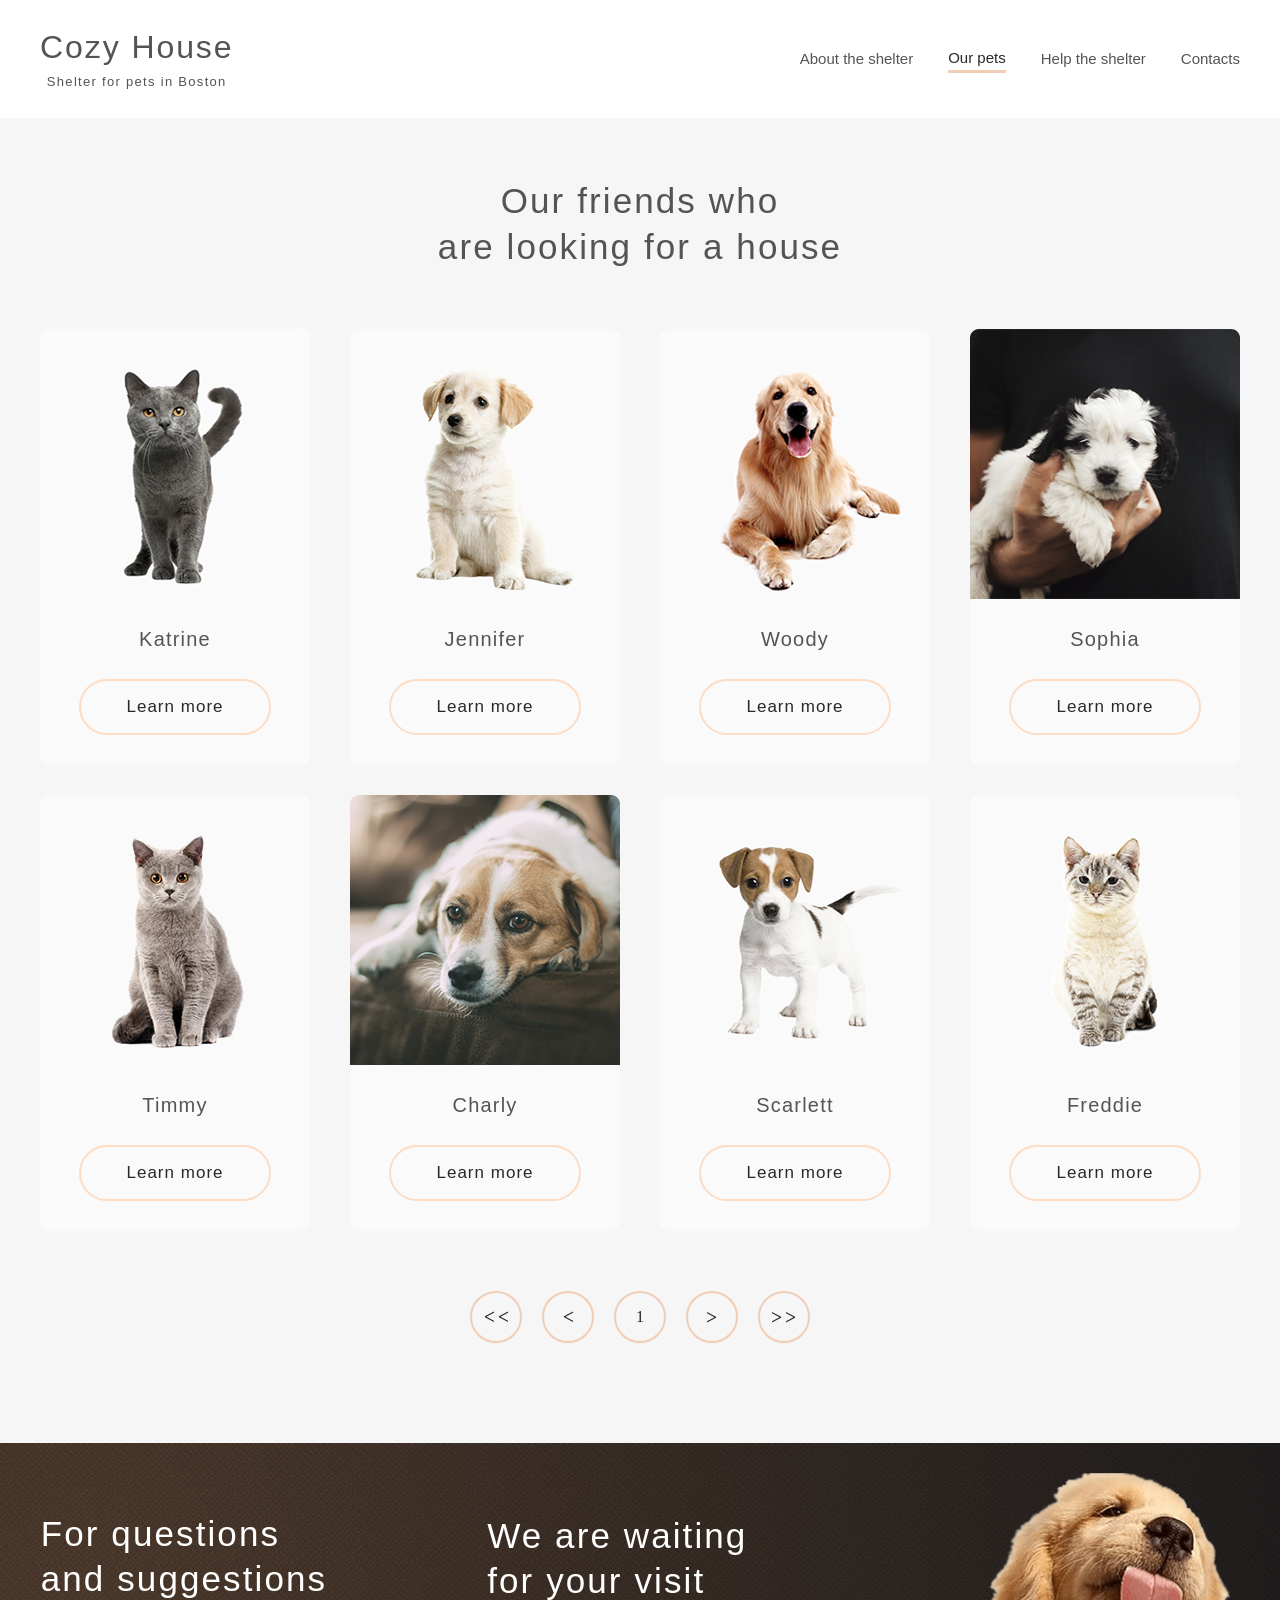
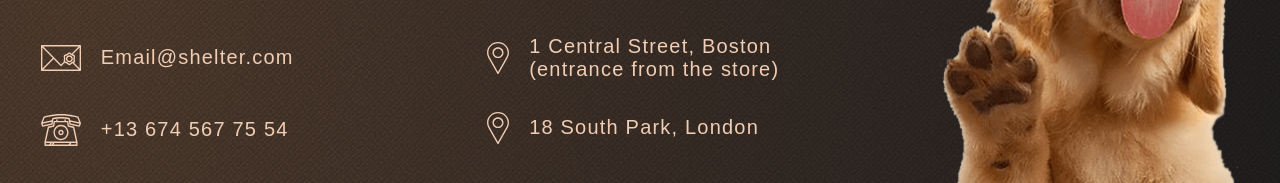
==== pets.html @ 453c92fa "media: add style for pets-page on media(max-width: 768px)" ====
<!doctype html>
<html lang="en">
  <head>
    <meta charset="UTF-8" />
    <meta name="viewport" content="width=device-width, initial-scale=1.0" />
    <link rel="stylesheet" href="./sass/style.css" />
    <link rel="icon" type="image/jpg" href="./img/about-pets.jpg" />
    <title>Pets</title>
  </head>
  <body>
    <!-- Header start -->
    <div class="pets__wrapper">
      <header class="header__pets">
        <div class="pets__container">
          <a href="index.html" class="pets__logo">
            <span class="pets__title">cozy House</span>
            <span class="pets__subtitle">shelter for pets in Boston</span>
          </a>
          <div class="nav__pets">
            <ul class="pets__items">
              <li class="pets__item">
                <a href="/index.html#about" class="pets__link"
                  >about the shelter</a
                >
              </li>
              <li class="pets__item is-active">
                <a href="pets.html" class="pets__link">our pets</a>
              </li>
              <li class="pets__item">
                <a href="/index.html#help" class="pets__link"
                  >help the shelter</a
                >
              </li>
              <li class="pets__item">
                <a href="/index.html#footer" class="pets__link">contacts</a>
              </li>
            </ul>
          </div>
        </div>
      </header>
    </div>
    <!-- Header end -->
    <!-- Main start -->
    <main class="main">
      <section class="animals">
        <div class="animals__content main__content">
          <h3 class="pets__heading main__title">
            our friends who<br />are looking for a house
          </h3>
          <div class="pets__cards">
            <div class="pets__card">
              <img
                src="./img/pets-katrine.png"
                alt="pets-katrine"
                class="pets__card_image"
              />
              <p class="pets__cards_desc">katrine</p>
              <a href="#" class="pets__link">learn more</a>
            </div>
            <div class="pets__card">
              <img
                src=".//img/pets-jennifer.png"
                alt="pets-jennifer"
                class="pets__card_image"
              />
              <p class="pets__cards_desc">jennifer</p>
              <a href="#" class="pets__link">learn more</a>
            </div>
            <div class="pets__card">
              <img
                src="./img/pets-woody.png"
                alt="pets-woody"
                class="pets__card_image"
              />
              <p class="pets__cards_desc">woody</p>
              <a href="#" class="pets__link">learn more</a>
            </div>
            <div class="pets__card">
              <img
                src="./img/pets-sophia.png"
                alt="pets-sophia"
                class="pets__card_image"
              />
              <p class="pets__cards_desc">sophia</p>
              <a href="#" class="pets__link">learn more</a>
            </div>
            <div class="pets__card">
              <img
                src="./img/pets-timmy.png"
                alt="pets-timmy"
                class="pets__card_image"
              />
              <p class="pets__cards_desc">timmy</p>
              <a href="#" class="pets__link">learn more</a>
            </div>
            <div class="pets__card">
              <img
                src="./img/pets-charly.png"
                alt="pets-charly"
                class="pets__card_image"
              />
              <p class="pets__cards_desc">charly</p>
              <a href="#" class="pets__link">learn more</a>
            </div>
            <div class="pets__card">
              <img
                src="./img/pets-scarlet.png"
                alt="pets-scarlet"
                class="pets__card_image"
              />
              <p class="pets__cards_desc">scarlett</p>
              <a href="#" class="pets__link">learn more</a>
            </div>
            <div class="pets__card">
              <img
                src="./img/pets-freddie.png"
                alt="pets-freddie"
                class="pets__card_image"
              />
              <p class="pets__cards_desc">freddie</p>
              <a href="#" class="pets__link">learn more</a>
            </div>
          </div>
          <div class="animals__buttons">
            <div class="animals__button animals__button_left">
              <img src="/img/buttons/btn-all-rigth.svg" alt="btn-all-left" />
            </div>
            <div class="animals__button animals__button_left">
              <img src="/img/buttons/btn-right.svg" alt="btn-left" />
            </div>
            <div class="animals__button">1</div>
            <div class="animals__button">
              <img src="/img/buttons/btn-right.svg" alt="btn-right" />
            </div>
            <div class="animals__button">
              <img src="/img/buttons/btn-all-rigth.svg" alt="btn-all-right" />
            </div>
          </div>
        </div>
      </section>
    </main>
    <!-- Main end -->
    <!-- Footer start -->
    <footer class="footer" id="footer">
      <div class="footer__wrapper">
        <div class="footer__content">
          <div class="footer__table footer__table_contact">
            <h3 class="footer__title">for questions<br />and suggestions</h3>
            <div class="footer__mail footer__card">
              <img
                src="./img/svg/icon-email.svg"
                alt="icon-email"
                class="footer__images"
              />
              <a href="mailto:email@shelter.com" class="footer__text"
                >email@shelter.com</a
              >
            </div>
            <div class="footer__phone footer__card">
              <img
                src="./img/svg/icon-phone.svg"
                alt="icon-phone"
                class="footer__images"
              />
              <a href="tel:+136745677554" class="footer__text"
                >+13 674 567 75 54</a
              >
            </div>
          </div>
          <div class="footer__table footer__table_location">
            <h3 class="footer__title">we are waiting<br />for your visit</h3>
            <div class="footer__boston footer__card">
              <img
                src="./img/svg/icon-marker.svg"
                alt="icon-marker"
                class="footer__images"
              />
              <a
                href="https://maps.google.com/?q=1+Central+Street,+Boston"
                class="footer__text"
                target="_blank"
                rel="noopener noreferrer"
              >
                1 Central Street, Boston<br />(entrance from the store)
              </a>
            </div>
            <div class="footer__london footer__card">
              <img
                src="./img/svg/icon-marker.svg"
                alt="icon-marker"
                class="footer__images"
              />
              <a
                href="https://maps.google.com/?q=18+South+Park,+London"
                class="footer__text"
                target="_blank"
                rel="noopener noreferrer"
              >
                18 South Park, London
              </a>
            </div>
          </div>
          <div class="footer__image">
            <img
              src="./img/footer-puppy.png"
              alt="footer-puppy"
              class="footer__image_puppy"
            />
          </div>
        </div>
      </div>
    </footer>
  </body>
</html>
---- sass/style.css ----
/* http://meyerweb.com/eric/tools/css/reset/
   v2.0-modified | 20110126
   License: none (public domain)
*/
html, body, div, span, applet, object, iframe,
h1, h2, h3, h4, h5, h6, p, blockquote, pre,
a, abbr, acronym, address, big, cite, code,
del, dfn, em, img, ins, kbd, q, s, samp,
small, strike, strong, sub, sup, tt, var,
b, u, i, center,
dl, dt, dd, ol, ul, li,
fieldset, form, label, legend,
table, caption, tbody, tfoot, thead, tr, th, td,
article, aside, canvas, details, embed,
figure, figcaption, footer, header, hgroup,
menu, nav, output, ruby, section, summary,
time, mark, audio, video {
  margin: 0;
  padding: 0;
  border: 0;
  font-size: 100%;
  font: inherit;
  vertical-align: baseline;
}

/* make sure to set some focus styles for accessibility */
:focus {
  outline: 0;
}

/* HTML5 display-role reset for older browsers */
article, aside, details, figcaption, figure,
footer, header, hgroup, menu, nav, section {
  display: block;
}

body {
  line-height: 1;
}

ol, ul {
  list-style: none;
}

blockquote, q {
  quotes: none;
}

blockquote:before, blockquote:after,
q:before, q:after {
  content: "";
  content: none;
}

table {
  border-collapse: collapse;
  border-spacing: 0;
}

input[type=search]::-webkit-search-cancel-button,
input[type=search]::-webkit-search-decoration,
input[type=search]::-webkit-search-results-button,
input[type=search]::-webkit-search-results-decoration {
  -webkit-appearance: none;
  -moz-appearance: none;
}

input[type=search] {
  -webkit-appearance: none;
  -moz-appearance: none;
  box-sizing: content-box;
}

textarea {
  overflow: auto;
  vertical-align: top;
  resize: vertical;
}

/**
 * Correct `inline-block` display not defined in IE 6/7/8/9 and Firefox 3.
 */
audio,
canvas,
video {
  display: inline-block;
  *display: inline;
  *zoom: 1;
  max-width: 100%;
}

/**
 * Prevent modern browsers from displaying `audio` without controls.
 * Remove excess height in iOS 5 devices.
 */
audio:not([controls]) {
  display: none;
  height: 0;
}

/**
 * Address styling not present in IE 7/8/9, Firefox 3, and Safari 4.
 * Known issue: no IE 6 support.
 */
[hidden] {
  display: none;
}

/**
 * 1. Correct text resizing oddly in IE 6/7 when body `font-size` is set using
 *    `em` units.
 * 2. Prevent iOS text size adjust after orientation change, without disabling
 *    user zoom.
 */
html {
  font-size: 100%; /* 1 */
  -webkit-text-size-adjust: 100%; /* 2 */
  -ms-text-size-adjust: 100%; /* 2 */
}

/**
 * Address `outline` inconsistency between Chrome and other browsers.
 */
a:focus {
  outline: thin dotted;
}

/**
 * Improve readability when focused and also mouse hovered in all browsers.
 */
a:active,
a:hover {
  outline: 0;
}

/**
 * 1. Remove border when inside `a` element in IE 6/7/8/9 and Firefox 3.
 * 2. Improve image quality when scaled in IE 7.
 */
img {
  border: 0; /* 1 */
  -ms-interpolation-mode: bicubic; /* 2 */
}

/**
 * Address margin not present in IE 6/7/8/9, Safari 5, and Opera 11.
 */
figure {
  margin: 0;
}

/**
 * Correct margin displayed oddly in IE 6/7.
 */
form {
  margin: 0;
}

/**
 * Define consistent border, margin, and padding.
 */
fieldset {
  border: 1px solid #c0c0c0;
  margin: 0 2px;
  padding: 0.35em 0.625em 0.75em;
}

/**
 * 1. Correct color not being inherited in IE 6/7/8/9.
 * 2. Correct text not wrapping in Firefox 3.
 * 3. Correct alignment displayed oddly in IE 6/7.
 */
legend {
  border: 0; /* 1 */
  padding: 0;
  white-space: normal; /* 2 */
  *margin-left: -7px; /* 3 */
}

/**
 * 1. Correct font size not being inherited in all browsers.
 * 2. Address margins set differently in IE 6/7, Firefox 3+, Safari 5,
 *    and Chrome.
 * 3. Improve appearance and consistency in all browsers.
 */
button,
input,
select,
textarea {
  font-size: 100%; /* 1 */
  margin: 0; /* 2 */
  vertical-align: baseline; /* 3 */
  *vertical-align: middle; /* 3 */
}

/**
 * Address Firefox 3+ setting `line-height` on `input` using `!important` in
 * the UA stylesheet.
 */
button,
input {
  line-height: normal;
}

/**
 * Address inconsistent `text-transform` inheritance for `button` and `select`.
 * All other form control elements do not inherit `text-transform` values.
 * Correct `button` style inheritance in Chrome, Safari 5+, and IE 6+.
 * Correct `select` style inheritance in Firefox 4+ and Opera.
 */
button,
select {
  text-transform: none;
}

/**
 * 1. Avoid the WebKit bug in Android 4.0.* where (2) destroys native `audio`
 *    and `video` controls.
 * 2. Correct inability to style clickable `input` types in iOS.
 * 3. Improve usability and consistency of cursor style between image-type
 *    `input` and others.
 * 4. Remove inner spacing in IE 7 without affecting normal text inputs.
 *    Known issue: inner spacing remains in IE 6.
 */
button,
html input[type=button],
input[type=reset],
input[type=submit] {
  -webkit-appearance: button; /* 2 */
  cursor: pointer; /* 3 */
  *overflow: visible; /* 4 */
}

/**
 * Re-set default cursor for disabled elements.
 */
button[disabled],
html input[disabled] {
  cursor: default;
}

/**
 * 1. Address box sizing set to content-box in IE 8/9.
 * 2. Remove excess padding in IE 8/9.
 * 3. Remove excess padding in IE 7.
 *    Known issue: excess padding remains in IE 6.
 */
input[type=checkbox],
input[type=radio] {
  box-sizing: border-box; /* 1 */
  padding: 0; /* 2 */
  *height: 13px; /* 3 */
  *width: 13px; /* 3 */
}

/**
 * 1. Address `appearance` set to `searchfield` in Safari 5 and Chrome.
 * 2. Address `box-sizing` set to `border-box` in Safari 5 and Chrome
 *    (include `-moz` to future-proof).
 */
input[type=search] {
  -webkit-appearance: textfield; /* 1 */ /* 2 */
  box-sizing: content-box;
}

/**
 * Remove inner padding and search cancel button in Safari 5 and Chrome
 * on OS X.
 */
input[type=search]::-webkit-search-cancel-button,
input[type=search]::-webkit-search-decoration {
  -webkit-appearance: none;
}

/**
 * Remove inner padding and border in Firefox 3+.
 */
button::-moz-focus-inner,
input::-moz-focus-inner {
  border: 0;
  padding: 0;
}

/**
 * 1. Remove default vertical scrollbar in IE 6/7/8/9.
 * 2. Improve readability and alignment in all browsers.
 */
textarea {
  overflow: auto; /* 1 */
  vertical-align: top; /* 2 */
}

/**
 * Remove most spacing between table cells.
 */
table {
  border-collapse: collapse;
  border-spacing: 0;
}

html,
button,
input,
select,
textarea {
  color: #222;
}

::-moz-selection {
  background: #b3d4fc;
  text-shadow: none;
}

::selection {
  background: #b3d4fc;
  text-shadow: none;
}

img {
  vertical-align: middle;
}

fieldset {
  border: 0;
  margin: 0;
  padding: 0;
}

textarea {
  resize: vertical;
}

.chromeframe {
  margin: 0.2em 0;
  background: #ccc;
  color: #000;
  padding: 0.2em 0;
}

.start-screen-wrapper {
  background: url(/img/noise_transparent@2x.png), radial-gradient(100% 215.42% at 0% 0%, #5b483a 0%, #262425 100%), #211f20;
}

.header {
  margin: 0;
}
.header .header__container {
  max-width: 1200px;
  padding-top: 30px;
  margin: 0 auto;
  display: flex;
  justify-content: space-between;
  align-items: center;
  flex-direction: row;
  flex-wrap: wrap;
  gap: 0;
}
@media (max-width: 768px) {
  .header .header__container {
    max-width: 708px;
  }
}
.header .header__container .header__logo {
  display: flex;
  justify-content: center;
  align-items: center;
  flex-direction: column;
  flex-wrap: wrap;
  gap: 10px;
  text-decoration: none;
}
.header .header__container .header__logo:hover {
  opacity: 0.6;
  transition: opacity 0.3s ease;
}
.header .header__container .header__logo .header__title {
  font-family: "Georgia", "Arial", sans-serif;
  font-size: 32px;
  font-weight: 400;
  line-height: 110%;
  letter-spacing: 0.06em;
  color: #f1cdb3;
}
.header .header__container .header__logo .header__subtitle {
  font-family: "Arial", "Georgia", sans-serif;
  font-weight: 400;
  font-size: 13px;
  letter-spacing: 0.1em;
  color: #ffffff;
}
.header .header__container .header__logo ::first-letter {
  text-transform: uppercase;
}

.startscreen .startscreen__content {
  max-width: 1200px;
  margin: 90px auto 0 auto;
  display: flex;
  justify-content: space-between;
  align-items: center;
  flex-direction: row;
  flex-wrap: wrap;
  gap: 42px;
}
@media (max-width: 768px) {
  .startscreen .startscreen__content {
    margin: 60px auto 0 auto;
    display: flex;
    justify-content: center;
    align-items: center;
    flex-direction: row;
    flex-wrap: wrap;
    gap: 100px;
  }
  .startscreen .startscreen__content .startscreen__image {
    display: flex;
    justify-content: flex-end;
    width: 100%;
    padding-right: 28px;
  }
}
@media (max-width: 768px) and (max-width: 768px) {
  .startscreen .startscreen__content .startscreen__puppy_image {
    max-width: 569px;
  }
}
.startscreen .startscreen__information {
  display: flex;
  justify-content: space-between;
  align-items: start;
  flex-direction: column;
  flex-wrap: wrap;
  gap: 40px;
  padding-bottom: 114px;
}
@media (max-width: 768px) {
  .startscreen .startscreen__information {
    padding-bottom: 0;
  }
}
.startscreen .startscreen__information .startscreen__heading {
  font-family: "Georgia", "Arial", sans-serif;
  font-size: 45px;
  font-weight: 400;
  line-height: 130%;
  color: #ffffff;
}
.startscreen .startscreen__information ::first-letter {
  text-transform: uppercase;
}
.startscreen .startscreen__information .startscreen__subheading {
  font-family: "Arial", "Georgia", sans-serif;
  font-size: 15px;
  font-weight: 400;
  line-height: 160%;
  color: #cdcdcd;
}
.startscreen .startscreen__information .startscreen__button {
  font-family: "Georgia", "Arial", sans-serif;
  font-size: 17px;
  font-weight: 400;
  line-height: 130%;
  letter-spacing: 0.06em;
  color: #545454;
  text-decoration: none;
  padding: 15px 45px;
  background-color: #f1cdb3;
  border-radius: 100px;
}
.startscreen .startscreen__information .startscreen__button:hover {
  transition: background-color 0.3s ease;
  background-color: #fddcc4;
}
@media (max-width: 768px) {
  .startscreen .startscreen__information .startscreen__button {
    align-self: center;
  }
}

section {
  margin: 0;
}

.main__content {
  max-width: 1200px;
  margin: 0 auto;
}

::first-letter {
  text-transform: uppercase;
}

.main__title {
  font-family: "Georgia", "Arial", sans-serif;
  font-size: 35px;
  font-weight: 400;
  line-height: 130%;
  letter-spacing: 0.06em;
  color: #545454;
}

.about {
  padding: 80px 0 100px;
  background-color: #ffffff;
}
.about .about__content {
  display: flex;
  justify-content: center;
  align-items: center;
  flex-direction: row;
  flex-wrap: wrap;
  gap: 120px;
}
.about .about__content .about__image:hover {
  cursor: pointer;
  border-radius: 50%;
  transform: scale(1.05);
  box-shadow: 0 2px 35px 14px rgba(13, 13, 13, 0.04);
  transition: transform 0.3s ease, box-shadow 0.3s ease;
}
@media (max-width: 768px) {
  .about .about__content {
    display: flex;
    justify-content: center;
    align-items: center;
    flex-direction: column-reverse;
    flex-wrap: wrap;
    gap: 80px;
  }
}
.about .about__content .about__information {
  max-width: 430px;
  display: flex;
  justify-content: center;
  align-items: start;
  flex-direction: column;
  flex-wrap: wrap;
  gap: 25px;
}
.about .about__content .about__subheading {
  color: #292929;
  font-family: "Arial", "Georgia", sans-serif;
  font-size: 15px;
  font-weight: 400;
  line-height: 160%;
}

.pets {
  padding: 80px 0 100px;
  background-color: #f6f6f6;
}
.pets .pets__content {
  display: flex;
  justify-content: center;
  align-items: center;
  flex-direction: column;
  flex-wrap: wrap;
  gap: 60px;
}
.pets .pets__content .pets__heading {
  text-align: center;
}
.pets .pets__content .pets__button {
  font-family: "Georgia", "Arial", sans-serif;
  font-size: 17px;
  font-weight: 400;
  line-height: 130%;
  letter-spacing: 0.06em;
  color: #292929;
  text-decoration: none;
  padding: 15px 45px;
  background-color: #f1cdb3;
  border-radius: 100px;
}
.pets .pets__content .pets__button:hover {
  transition: background-color 0.3s ease;
  background-color: #fddcc4;
}

.help {
  padding: 80px 0 100px;
  background-color: #ffffff;
}
.help .help__content {
  display: flex;
  justify-content: center;
  align-items: center;
  flex-direction: column;
  flex-wrap: wrap;
  gap: 60px;
}
.help .help__content .help__heading {
  text-align: center;
}
.help .help__content .help__lists {
  display: flex;
  justify-content: center;
  align-items: center;
  flex-direction: row;
  flex-wrap: wrap;
  gap: 55px 120px;
}
@media (max-width: 768px) {
  .help .help__content .help__lists {
    display: flex;
    justify-content: center;
    align-items: center;
    flex-direction: row;
    flex-wrap: wrap;
    gap: 55px 60px;
  }
}
.help .help__content .help__lists .help__list {
  display: flex;
  justify-content: center;
  align-items: center;
  flex-direction: column;
  flex-wrap: wrap;
  gap: 30px;
}
@media (max-width: 768px) {
  .help .help__content .help__lists .help__list {
    width: 170px;
  }
}
.help .help__content .help__lists .help__list:hover {
  cursor: pointer;
  opacity: 0.9;
  transition: opacity 0.3s ease;
}
.help .help__content .help__lists .help__list:hover .help__list_text {
  color: #f1cdb3;
}
.help .help__content .help__lists .help__list .help__list_text {
  font-family: "Georgia", "Arial", sans-serif;
  font-size: 20px;
  font-weight: 400;
  letter-spacing: 0.06em;
  text-align: center;
  color: #545454;
}

.donation {
  padding: 90px 0 90px;
  background-color: #f6f6f6;
}
.donation .donation__content {
  display: flex;
  justify-content: center;
  align-items: center;
  flex-direction: row;
  flex-wrap: wrap;
  gap: 30px;
}
@media (max-width: 768px) {
  .donation .donation__content {
    display: flex;
    justify-content: center;
    align-items: center;
    flex-direction: column-reverse;
    flex-wrap: wrap;
    gap: 60px;
  }
}
.donation .donation__content .donation__description {
  display: flex;
  justify-content: center;
  align-items: start;
  flex-direction: column;
  flex-wrap: wrap;
  gap: 20px;
  max-width: 380px;
}
.donation .donation__content .donation__description .donation__subheading {
  font-family: "Georgia", "Arial", sans-serif;
  font-weight: 400;
  font-size: 15px;
  letter-spacing: 0.06em;
  color: #545454;
  line-height: 110%;
}
.donation .donation__content .donation__description .donation__credit {
  box-sizing: border-box;
  background-color: #f1cdb3;
  border-radius: 9px;
  padding: 10px 15px;
  max-width: 349px;
  width: 100%;
  height: 43px;
}
.donation .donation__content .donation__description .donation__information {
  font-family: "Arial", "Georgia", sans-serif;
  font-weight: 400;
  font-style: italic;
  font-size: 12px;
  color: #b2b2b2;
  line-height: 150%;
}

.footer {
  background: url(/img/noise_transparent@2x.png), radial-gradient(110.67% 538.64% at 5.73% 50%, #513d2f 0%, #1a1a1c 100%), #211f20;
}
.footer .footer__wrapper {
  max-width: 1200px;
  margin: 0 auto;
}

.footer__content {
  padding-top: 30px;
  display: flex;
  justify-content: center;
  align-items: center;
  flex-direction: row;
  flex-wrap: wrap;
  gap: 160px;
}
@media (max-width: 768px) {
  .footer__content {
    display: flex;
    justify-content: center;
    align-items: center;
    flex-direction: row;
    flex-wrap: wrap;
    gap: 60px;
    padding-top: 35px;
  }
}
.footer__content .footer__table_contact {
  display: flex;
  justify-content: center;
  align-items: start;
  flex-direction: column;
  flex-wrap: wrap;
  gap: 40px;
}
.footer__content .footer__table_location {
  display: flex;
  justify-content: center;
  align-items: start;
  flex-direction: column;
  flex-wrap: wrap;
  gap: 31px;
}

.footer__title {
  font-family: "Georgia", "Arial", sans-serif;
  font-size: 35px;
  font-weight: 400;
  line-height: 130%;
  letter-spacing: 0.06em;
  color: #ffffff;
}

.footer__card {
  display: flex;
  justify-content: center;
  align-items: center;
  flex-direction: row;
  flex-wrap: wrap;
  gap: 20px;
}
.footer__card:hover {
  cursor: pointer;
  opacity: 0.6;
  transition: opacity 0.3s ease;
}
.footer__card .footer__text {
  font-family: "Georgia", "Arial", sans-serif;
  font-weight: 400;
  font-size: 20px;
  letter-spacing: 0.06em;
  color: #545454;
  line-height: 115%;
  color: #f1cdb3;
  text-decoration: none;
}

.pets__wrapper {
  background-color: #ffffff;
}

.header__pets .pets__container {
  max-width: 1200px;
  padding: 30px 0;
  margin: 0 auto;
  display: flex;
  justify-content: space-between;
  align-items: center;
  flex-direction: row;
  flex-wrap: wrap;
  gap: 0;
}
@media (max-width: 768px) {
  .header__pets .pets__container {
    max-width: 708px;
  }
}
.header__pets .pets__container .pets__logo {
  display: flex;
  justify-content: center;
  align-items: center;
  flex-direction: column;
  flex-wrap: wrap;
  gap: 10px;
  text-decoration: none;
}
.header__pets .pets__container .pets__logo:hover {
  opacity: 0.6;
  transition: opacity 0.3s ease;
}
.header__pets .pets__container .pets__logo .pets__title {
  font-family: "Georgia", "Arial", sans-serif;
  font-size: 32px;
  font-weight: 400;
  line-height: 110%;
  letter-spacing: 0.06em;
  color: #545454;
}
.header__pets .pets__container .pets__logo .pets__subtitle {
  font-family: "Arial", "Georgia", sans-serif;
  font-weight: 400;
  font-size: 13px;
  letter-spacing: 0.1em;
  color: #545454;
}
.header__pets .pets__container .pets__logo ::first-letter {
  text-transform: uppercase;
}

.nav__pets .pets__items {
  display: flex;
  justify-content: space-between;
  align-items: center;
  flex-direction: row;
  flex-wrap: wrap;
  gap: 35px;
}
.nav__pets .pets__items .is-active .pets__link {
  color: #292929;
}
.nav__pets .pets__items .is-active::after {
  content: "";
  display: block;
  width: 100%;
  height: 3px;
  transition: background-color 0.3s ease;
  background-color: #f1cdb3;
}
.nav__pets .pets__link {
  font-family: "Arial", "Georgia", sans-serif;
  font-weight: 400;
  font-size: 15px;
  line-height: 160%;
  color: #545454;
  -webkit-text-decoration: #ffffff;
          text-decoration: #ffffff;
}
.nav__pets .pets__link:hover {
  transition: color 0.3s ease;
  color: #292929;
}
.nav__pets .pets__link:active::after {
  content: "";
  display: block;
  width: 100%;
  height: 3px;
  transition: background-color 0.3s ease;
  background-color: #f1cdb3;
}
.nav__pets ::first-letter {
  text-transform: uppercase;
}

.section {
  margin: 0;
}

.animals {
  background-color: #f6f6f6;
  padding: 60px 0 100px;
}
@media (max-width: 768px) {
  .animals {
    padding: 60px 0 70px;
  }
}
.animals .animals__content {
  display: flex;
  justify-content: center;
  align-items: center;
  flex-direction: column;
  flex-wrap: wrap;
  gap: 45px;
}
@media (max-width: 768px) {
  .animals .animals__content {
    max-width: 708px;
    display: flex;
    justify-content: center;
    align-items: center;
    flex-direction: column;
    flex-wrap: wrap;
    gap: 0;
  }
}
.animals .animals__content .pets__heading {
  text-align: center;
}
@media (max-width: 768px) {
  .animals .animals__content .pets__heading {
    padding-top: 20px;
    margin-bottom: 30px;
  }
}
.animals .animals__content .animals__buttons {
  display: flex;
  justify-content: center;
  align-items: center;
  flex-direction: row;
  flex-wrap: wrap;
  gap: 20px;
}
@media (max-width: 768px) {
  .animals .animals__content .animals__buttons {
    margin-top: 40px;
  }
}
.animals .animals__content .animals__buttons .animals__button {
  display: flex;
  justify-content: center;
  align-items: center;
  flex-direction: row;
  flex-wrap: wrap;
  gap: 10px;
  box-sizing: border-box;
  width: 52px;
  height: 52px;
  border: 2px solid #f1cdb3;
  border-radius: 100px;
}
.animals .animals__content .animals__buttons .animals__button:hover {
  cursor: pointer;
  background-color: #fddcc4;
  border-color: #fddcc4;
}
.animals .animals__content .animals__buttons .animals__button_left {
  transform: rotate(180deg);
}
.animals .animals__content .pets__cards {
  width: 100%;
  padding: 15px 0;
  display: grid;
  grid-template-columns: repeat(auto-fit, 270px);
  justify-content: center;
  gap: 30px 40px;
}
@media (max-width: 768px) {
  .animals .animals__content .pets__cards {
    padding: 0;
  }
}
.animals .animals__content .pets__cards .pets__card {
  width: 270px;
  background-color: #fafafa;
  border-radius: 9px;
  transition: box-shadow 0.3s ease;
  display: flex;
  justify-content: center;
  align-items: center;
  flex-direction: column;
  flex-wrap: wrap;
  gap: 30px;
}
@media (max-width: 768px) {
  .animals .animals__content .pets__cards .pets__card:nth-child(n+7) {
    display: none;
  }
}
.animals .animals__content .pets__cards .pets__card .pets__link {
  transition: background-color 0.3s ease;
}
.animals .animals__content .pets__cards .pets__card:hover {
  cursor: pointer;
  box-shadow: 0 2px 35px 14px rgba(13, 13, 13, 0.04);
}
.animals .animals__content .pets__cards .pets__card:hover .pets__link {
  background-color: #fddcc4;
}
.animals .animals__content .pets__cards .pets__card .pets__cards_desc {
  color: #545454;
  font-family: "Georgia", "Arial", sans-serif;
  font-size: 20px;
  font-weight: 400;
  letter-spacing: 0.06em;
  text-align: center;
}
.animals .animals__content .pets__cards .pets__card .pets__link {
  margin-bottom: 30px;
  font-family: "Georgia", "Arial", sans-serif;
  font-size: 17px;
  font-weight: 400;
  line-height: 130%;
  letter-spacing: 0.06em;
  color: #292929;
  text-decoration: none;
  padding: 15px 45px;
  background-color: #fafafa;
  border-radius: 100px;
  border: 2px solid #fddcc4;
}

.nav .nav__items {
  display: flex;
  justify-content: space-between;
  align-items: center;
  flex-direction: row;
  flex-wrap: wrap;
  gap: 35px;
}
.nav .nav__items .is-active .nav__link {
  color: #ffffff;
}
.nav .nav__items .is-active::after {
  content: "";
  display: block;
  width: 100%;
  height: 3px;
  transition: background-color 0.3s ease;
  background-color: #f1cdb3;
}
.nav .nav__link {
  font-family: "Arial", "Georgia", sans-serif;
  font-weight: 400;
  font-size: 15px;
  line-height: 160%;
  color: #cdcdcd;
  -webkit-text-decoration: #ffffff;
          text-decoration: #ffffff;
}
.nav .nav__link:hover {
  transition: color 0.3s ease;
  color: #ffffff;
}
.nav .nav__link:active::after {
  content: "";
  display: block;
  width: 100%;
  height: 3px;
  transition: background-color 0.3s ease;
  background-color: #f1cdb3;
}
.nav ::first-letter {
  text-transform: uppercase;
}

.pets__slider {
  display: flex;
  justify-content: center;
  align-items: center;
  flex-direction: row;
  flex-wrap: wrap;
  gap: 53px;
}
@media (max-width: 768px) {
  .pets__slider {
    max-width: 708px;
    display: flex;
    justify-content: center;
    align-items: center;
    flex-direction: row;
    flex-wrap: wrap;
    gap: 12px;
  }
}
.pets__slider .pets__cards {
  display: flex;
  justify-content: center;
  align-items: center;
  flex-direction: row;
  flex-wrap: wrap;
  gap: 90px;
  overflow: hidden;
}
@media (max-width: 768px) {
  .pets__slider .pets__cards {
    display: flex;
    justify-content: center;
    align-items: center;
    flex-direction: row;
    flex-wrap: wrap;
    gap: 40px;
  }
}
.pets__slider .pets__cards .pets__card {
  background-color: #fafafa;
  transition: box-shadow 0.3s ease;
  display: flex;
  justify-content: center;
  align-items: center;
  flex-direction: column;
  flex-wrap: wrap;
  gap: 30px;
  border-radius: 9px;
}
.pets__slider .pets__cards .pets__card .pets__link {
  transition: background-color 0.3s ease;
}
.pets__slider .pets__cards .pets__card:hover {
  cursor: pointer;
  box-shadow: 0 2px 35px 14px rgba(13, 13, 13, 0.04);
}
.pets__slider .pets__cards .pets__card:hover .pets__link {
  background-color: #fddcc4;
}
@media (max-width: 768px) {
  .pets__slider .pets__cards .pets__card:nth-child(n+3) {
    display: none;
  }
}
.pets__slider .pets__cards .pets__card .pets__cards_desc {
  color: #545454;
  font-family: "Georgia", "Arial", sans-serif;
  font-size: 20px;
  font-weight: 400;
  letter-spacing: 0.06em;
  text-align: center;
}
.pets__slider .pets__cards .pets__card .pets__link {
  margin-bottom: 30px;
  font-family: "Georgia", "Arial", sans-serif;
  font-size: 17px;
  font-weight: 400;
  line-height: 130%;
  letter-spacing: 0.06em;
  color: #292929;
  text-decoration: none;
  padding: 15px 45px;
  background-color: #fafafa;
  border-radius: 100px;
  border: 2px solid #fddcc4;
}

.pets__buttons {
  width: 52px;
  height: 52px;
  border-radius: 100px;
  border: 2px solid #f1cdb3;
  background-color: #f6f6f6;
  cursor: pointer;
  position: relative;
}
.pets__buttons::before {
  content: "";
  position: absolute;
  top: 50%;
  left: 18px;
  width: 14px;
  height: 2px;
  background-color: #545454;
  transform: translateY(-50%);
}
.pets__buttons::after {
  content: "";
  position: absolute;
  top: 50%;
  left: 27px;
  width: 3px;
  height: 3px;
  border-top: 2px solid #545454;
  border-right: 2px solid #545454;
  transform: translateY(-50%) rotate(45deg);
}
.pets__buttons:hover {
  background-color: #fddcc4;
  border-color: #fddcc4;
}

.pets__buttons_left {
  transform: rotate(180deg);
}

html {
  scroll-behavior: smooth;
}/*# sourceMappingURL=style.css.map */
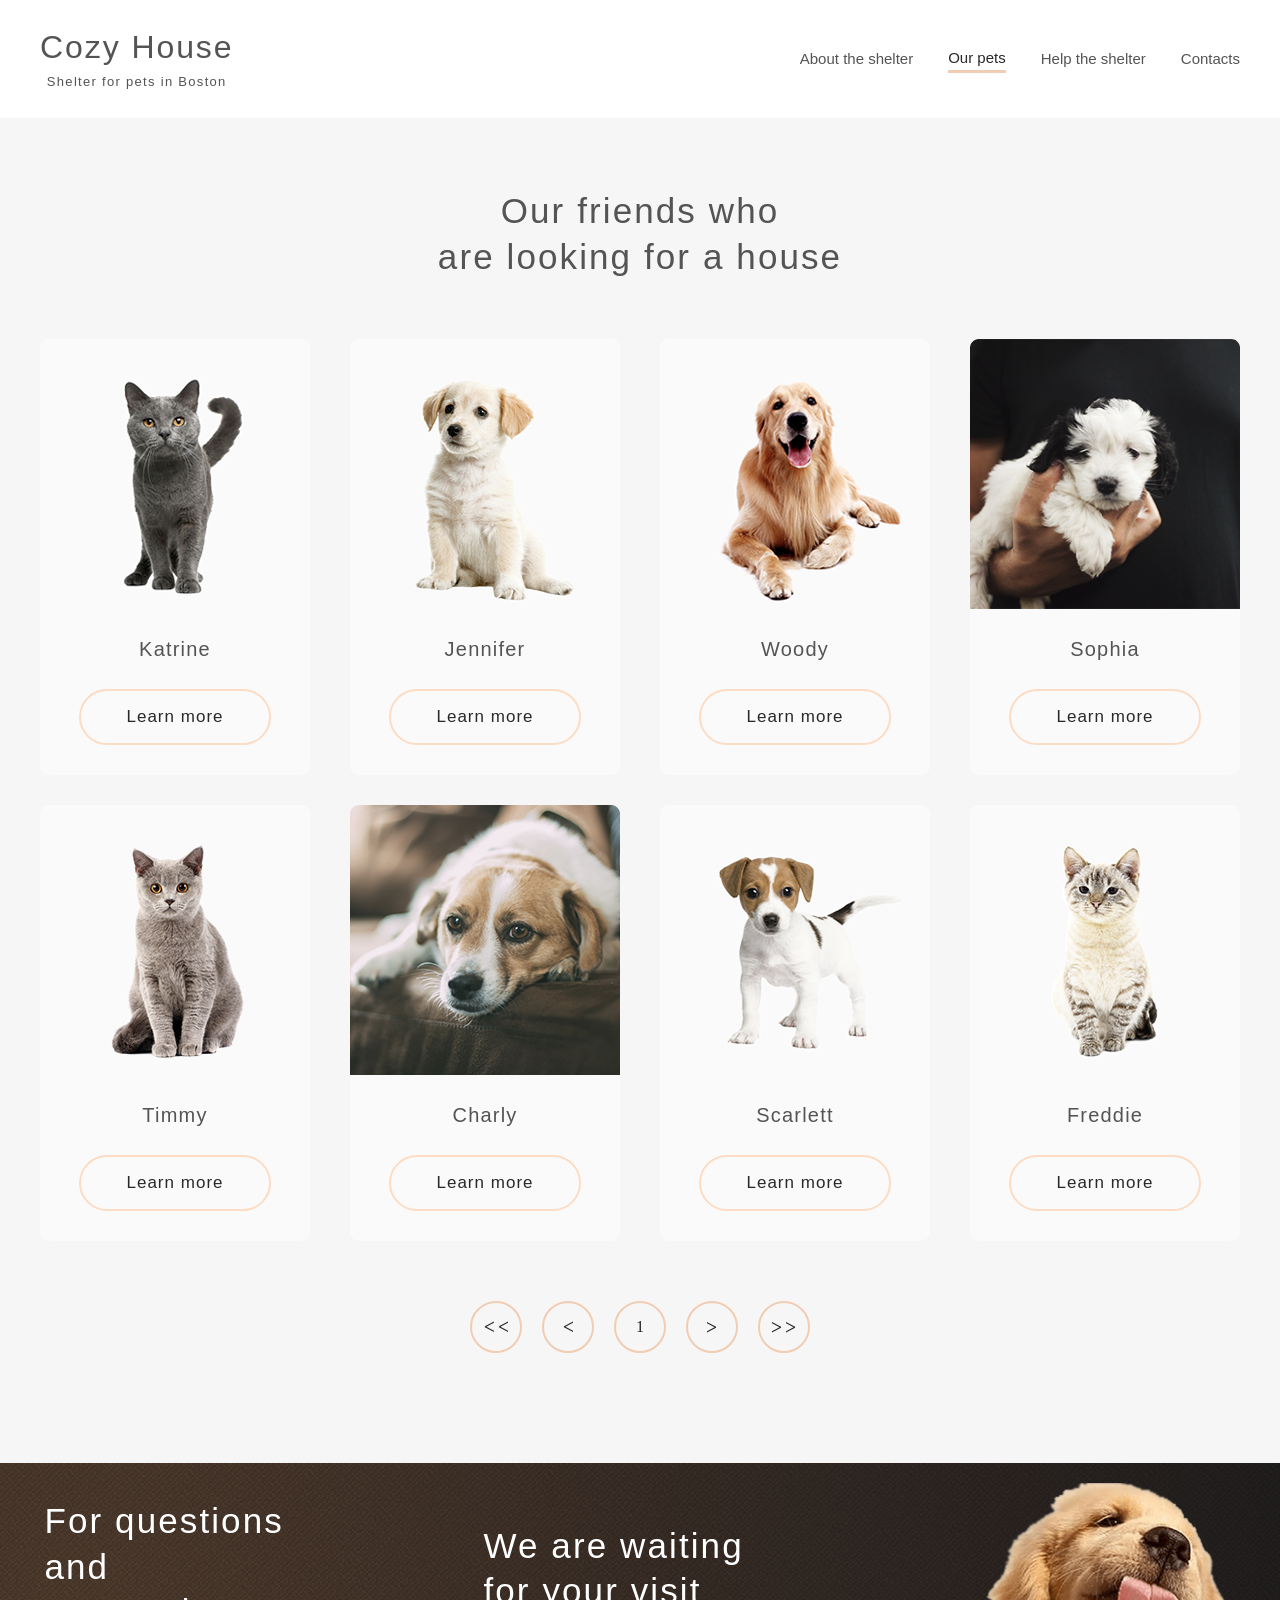
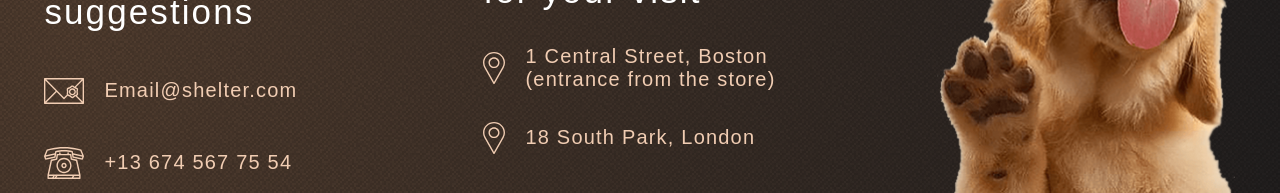
==== commit 8ec95c0c: "media: add style for pets-page on media(max-width: 320px)" ====
--- a/pets.html
+++ b/pets.html
@@ -145,7 +145,7 @@
       <div class="footer__wrapper">
         <div class="footer__content">
           <div class="footer__table footer__table_contact">
-            <h3 class="footer__title">for questions<br />and suggestions</h3>
+            <h3 class="footer__title">for questions and suggestions</h3>
             <div class="footer__mail footer__card">
               <img
                 src="./img/svg/icon-email.svg"
@@ -168,7 +168,7 @@
             </div>
           </div>
           <div class="footer__table footer__table_location">
-            <h3 class="footer__title">we are waiting<br />for your visit</h3>
+            <h3 class="footer__title">we are waiting for your visit</h3>
             <div class="footer__boston footer__card">
               <img
                 src="./img/svg/icon-marker.svg"
--- a/sass/style.css
+++ b/sass/style.css
@@ -2,19 +2,87 @@
    v2.0-modified | 20110126
    License: none (public domain)
 */
-html, body, div, span, applet, object, iframe,
-h1, h2, h3, h4, h5, h6, p, blockquote, pre,
-a, abbr, acronym, address, big, cite, code,
-del, dfn, em, img, ins, kbd, q, s, samp,
-small, strike, strong, sub, sup, tt, var,
-b, u, i, center,
-dl, dt, dd, ol, ul, li,
-fieldset, form, label, legend,
-table, caption, tbody, tfoot, thead, tr, th, td,
-article, aside, canvas, details, embed,
-figure, figcaption, footer, header, hgroup,
-menu, nav, output, ruby, section, summary,
-time, mark, audio, video {
+html,
+body,
+div,
+span,
+applet,
+object,
+iframe,
+h1,
+h2,
+h3,
+h4,
+h5,
+h6,
+p,
+blockquote,
+pre,
+a,
+abbr,
+acronym,
+address,
+big,
+cite,
+code,
+del,
+dfn,
+em,
+img,
+ins,
+kbd,
+q,
+s,
+samp,
+small,
+strike,
+strong,
+sub,
+sup,
+tt,
+var,
+b,
+u,
+i,
+center,
+dl,
+dt,
+dd,
+ol,
+ul,
+li,
+fieldset,
+form,
+label,
+legend,
+table,
+caption,
+tbody,
+tfoot,
+thead,
+tr,
+th,
+td,
+article,
+aside,
+canvas,
+details,
+embed,
+figure,
+figcaption,
+footer,
+header,
+hgroup,
+menu,
+nav,
+output,
+ruby,
+section,
+summary,
+time,
+mark,
+audio,
+video {
   margin: 0;
   padding: 0;
   border: 0;
@@ -23,14 +91,29 @@
   vertical-align: baseline;
 }
 
+*,
+*::before,
+*::after {
+  box-sizing: border-box;
+}
+
 /* make sure to set some focus styles for accessibility */
 :focus {
   outline: 0;
 }
 
 /* HTML5 display-role reset for older browsers */
-article, aside, details, figcaption, figure,
-footer, header, hgroup, menu, nav, section {
+article,
+aside,
+details,
+figcaption,
+figure,
+footer,
+header,
+hgroup,
+menu,
+nav,
+section {
   display: block;
 }
 
@@ -38,16 +121,20 @@
   line-height: 1;
 }
 
-ol, ul {
+ol,
+ul {
   list-style: none;
 }
 
-blockquote, q {
+blockquote,
+q {
   quotes: none;
 }
 
-blockquote:before, blockquote:after,
-q:before, q:after {
+blockquote:before,
+blockquote:after,
+q:before,
+q:after {
   content: "";
   content: none;
 }
@@ -360,6 +447,11 @@
     max-width: 708px;
   }
 }
+@media (max-width: 320px) {
+  .header .header__container {
+    max-width: 280px;
+  }
+}
 .header .header__container .header__logo {
   display: flex;
   justify-content: center;
@@ -424,6 +516,28 @@
     max-width: 569px;
   }
 }
+@media (max-width: 320px) {
+  .startscreen .startscreen__content {
+    display: flex;
+    justify-content: center;
+    align-items: center;
+    flex-direction: row;
+    flex-wrap: wrap;
+    gap: 105px;
+    max-width: 300px;
+  }
+  .startscreen .startscreen__content .startscreen__image {
+    display: flex;
+    justify-content: flex-end;
+    width: 100%;
+    padding-right: 0;
+  }
+}
+@media (max-width: 320px) and (max-width: 768px) {
+  .startscreen .startscreen__content .startscreen__puppy_image {
+    max-width: 260px;
+  }
+}
 .startscreen .startscreen__information {
   display: flex;
   justify-content: space-between;
@@ -438,6 +552,16 @@
     padding-bottom: 0;
   }
 }
+@media (max-width: 320px) {
+  .startscreen .startscreen__information {
+    display: flex;
+    justify-content: space-between;
+    align-items: center;
+    flex-direction: column;
+    flex-wrap: wrap;
+    gap: 42px;
+  }
+}
 .startscreen .startscreen__information .startscreen__heading {
   font-family: "Georgia", "Arial", sans-serif;
   font-size: 45px;
@@ -445,6 +569,16 @@
   line-height: 130%;
   color: #ffffff;
 }
+@media (max-width: 320px) {
+  .startscreen .startscreen__information .startscreen__heading {
+    font-family: "Georgia", "Arial", sans-serif;
+    font-size: 25px;
+    font-weight: 400;
+    line-height: 130%;
+    letter-spacing: 0.06em;
+    text-align: center;
+  }
+}
 .startscreen .startscreen__information ::first-letter {
   text-transform: uppercase;
 }
@@ -453,7 +587,13 @@
   font-size: 15px;
   font-weight: 400;
   line-height: 160%;
+  max-width: 460px;
   color: #cdcdcd;
+}
+@media (max-width: 320px) {
+  .startscreen .startscreen__information .startscreen__subheading {
+    text-align: center;
+  }
 }
 .startscreen .startscreen__information .startscreen__button {
   font-family: "Georgia", "Arial", sans-serif;
@@ -481,10 +621,21 @@
   margin: 0;
 }
 
+@media (max-width: 320px) {
+  img {
+    max-width: 260px;
+  }
+}
+
 .main__content {
   max-width: 1200px;
   margin: 0 auto;
 }
+@media (max-width: 320px) {
+  .main__content {
+    max-width: 300px;
+  }
+}
 
 ::first-letter {
   text-transform: uppercase;
@@ -498,10 +649,25 @@
   letter-spacing: 0.06em;
   color: #545454;
 }
+@media (max-width: 320px) {
+  .main__title {
+    font-family: "Georgia", "Arial", sans-serif;
+    font-size: 25px;
+    font-weight: 400;
+    line-height: 130%;
+    letter-spacing: 0.06em;
+    text-align: center;
+  }
+}
 
 .about {
   padding: 80px 0 100px;
   background-color: #ffffff;
+}
+@media (max-width: 320px) {
+  .about {
+    padding: 42px 0 42px;
+  }
 }
 .about .about__content {
   display: flex;
@@ -528,6 +694,16 @@
     gap: 80px;
   }
 }
+@media (max-width: 320px) {
+  .about .about__content {
+    display: flex;
+    justify-content: center;
+    align-items: center;
+    flex-direction: column-reverse;
+    flex-wrap: wrap;
+    gap: 42px;
+  }
+}
 .about .about__content .about__information {
   max-width: 430px;
   display: flex;
@@ -536,6 +712,16 @@
   flex-direction: column;
   flex-wrap: wrap;
   gap: 25px;
+}
+@media (max-width: 320px) {
+  .about .about__content .about__information {
+    display: flex;
+    justify-content: center;
+    align-items: center;
+    flex-direction: column;
+    flex-wrap: wrap;
+    gap: 23px;
+  }
 }
 .about .about__content .about__subheading {
   color: #292929;
@@ -544,11 +730,22 @@
   font-weight: 400;
   line-height: 160%;
 }
+@media (max-width: 320px) {
+  .about .about__content .about__subheading {
+    max-width: 270px;
+    text-align: justify;
+  }
+}
 
 .pets {
   padding: 80px 0 100px;
   background-color: #f6f6f6;
 }
+@media (max-width: 320px) {
+  .pets {
+    padding: 42px 0 42px;
+  }
+}
 .pets .pets__content {
   display: flex;
   justify-content: center;
@@ -556,6 +753,16 @@
   flex-direction: column;
   flex-wrap: wrap;
   gap: 60px;
+}
+@media (max-width: 320px) {
+  .pets .pets__content {
+    display: flex;
+    justify-content: center;
+    align-items: center;
+    flex-direction: column;
+    flex-wrap: wrap;
+    gap: 42px;
+  }
 }
 .pets .pets__content .pets__heading {
   text-align: center;
@@ -581,6 +788,11 @@
   padding: 80px 0 100px;
   background-color: #ffffff;
 }
+@media (max-width: 320px) {
+  .help {
+    padding: 42px 0 42px;
+  }
+}
 .help .help__content {
   display: flex;
   justify-content: center;
@@ -588,6 +800,16 @@
   flex-direction: column;
   flex-wrap: wrap;
   gap: 60px;
+}
+@media (max-width: 320px) {
+  .help .help__content {
+    display: flex;
+    justify-content: center;
+    align-items: center;
+    flex-direction: column;
+    flex-wrap: wrap;
+    gap: 42px;
+  }
 }
 .help .help__content .help__heading {
   text-align: center;
@@ -610,6 +832,16 @@
     gap: 55px 60px;
   }
 }
+@media (max-width: 320px) {
+  .help .help__content .help__lists {
+    display: flex;
+    justify-content: start;
+    align-items: center;
+    flex-direction: row;
+    flex-wrap: wrap;
+    gap: 30px;
+  }
+}
 .help .help__content .help__lists .help__list {
   display: flex;
   justify-content: center;
@@ -621,6 +853,17 @@
 @media (max-width: 768px) {
   .help .help__content .help__lists .help__list {
     width: 170px;
+  }
+}
+@media (max-width: 320px) {
+  .help .help__content .help__lists .help__list {
+    display: flex;
+    justify-content: center;
+    align-items: center;
+    flex-direction: column;
+    flex-wrap: wrap;
+    gap: 20px;
+    width: 130px;
   }
 }
 .help .help__content .help__lists .help__list:hover {
@@ -631,6 +874,11 @@
 .help .help__content .help__lists .help__list:hover .help__list_text {
   color: #f1cdb3;
 }
+@media (max-width: 320px) {
+  .help .help__content .help__lists .help__list .help__list_image {
+    max-width: 50px;
+  }
+}
 .help .help__content .help__lists .help__list .help__list_text {
   font-family: "Georgia", "Arial", sans-serif;
   font-size: 20px;
@@ -639,11 +887,26 @@
   text-align: center;
   color: #545454;
 }
+@media (max-width: 320px) {
+  .help .help__content .help__lists .help__list .help__list_text {
+    font-family: "Georgia", "Arial", sans-serif;
+    font-size: 15px;
+    font-weight: 400;
+    line-height: 110%;
+    letter-spacing: 0.06em;
+    text-align: center;
+  }
+}
 
 .donation {
   padding: 90px 0 90px;
   background-color: #f6f6f6;
 }
+@media (max-width: 320px) {
+  .donation {
+    padding: 42px 0 42px;
+  }
+}
 .donation .donation__content {
   display: flex;
   justify-content: center;
@@ -660,6 +923,16 @@
     flex-direction: column-reverse;
     flex-wrap: wrap;
     gap: 60px;
+  }
+}
+@media (max-width: 320px) {
+  .donation .donation__content {
+    display: flex;
+    justify-content: center;
+    align-items: center;
+    flex-direction: column-reverse;
+    flex-wrap: wrap;
+    gap: 42px;
   }
 }
 .donation .donation__content .donation__description {
@@ -669,6 +942,19 @@
   flex-direction: column;
   flex-wrap: wrap;
   gap: 20px;
+}
+@media (max-width: 320px) {
+  .donation .donation__content .donation__description {
+    display: flex;
+    justify-content: center;
+    align-items: center;
+    flex-direction: column;
+    flex-wrap: wrap;
+    gap: 20px;
+    max-width: 260px;
+  }
+}
+.donation .donation__content .donation__description {
   max-width: 380px;
 }
 .donation .donation__content .donation__description .donation__subheading {
@@ -679,8 +965,14 @@
   color: #545454;
   line-height: 110%;
 }
+@media (max-width: 320px) {
+  .donation .donation__content .donation__description .donation__subheading {
+    line-height: 160%;
+    letter-spacing: 0;
+    white-space: nowrap;
+  }
+}
 .donation .donation__content .donation__description .donation__credit {
-  box-sizing: border-box;
   background-color: #f1cdb3;
   border-radius: 9px;
   padding: 10px 15px;
@@ -688,6 +980,16 @@
   width: 100%;
   height: 43px;
 }
+@media (max-width: 320px) {
+  .donation .donation__content .donation__description .donation__credit {
+    max-width: 281px;
+  }
+}
+@media (max-width: 320px) {
+  .donation .donation__content .donation__description .credit-card-content {
+    max-width: 251px;
+  }
+}
 .donation .donation__content .donation__description .donation__information {
   font-family: "Arial", "Georgia", sans-serif;
   font-weight: 400;
@@ -696,6 +998,12 @@
   color: #b2b2b2;
   line-height: 150%;
 }
+@media (max-width: 320px) {
+  .donation .donation__content .donation__description .donation__information {
+    max-width: 280px;
+    text-align: justify;
+  }
+}
 
 .footer {
   background: url(/img/noise_transparent@2x.png), radial-gradient(110.67% 538.64% at 5.73% 50%, #513d2f 0%, #1a1a1c 100%), #211f20;
@@ -704,9 +1012,14 @@
   max-width: 1200px;
   margin: 0 auto;
 }
+@media (max-width: 320px) {
+  .footer .footer__wrapper {
+    max-width: 300px;
+  }
+}
 
 .footer__content {
-  padding-top: 30px;
+  padding-top: 20px;
   display: flex;
   justify-content: center;
   align-items: center;
@@ -725,6 +1038,17 @@
     padding-top: 35px;
   }
 }
+@media (max-width: 320px) {
+  .footer__content {
+    display: flex;
+    justify-content: center;
+    align-items: center;
+    flex-direction: row;
+    flex-wrap: wrap;
+    gap: 40px;
+    padding-top: 30px;
+  }
+}
 .footer__content .footer__table_contact {
   display: flex;
   justify-content: center;
@@ -733,6 +1057,16 @@
   flex-wrap: wrap;
   gap: 40px;
 }
+@media (max-width: 320px) {
+  .footer__content .footer__table_contact {
+    display: flex;
+    justify-content: center;
+    align-items: center;
+    flex-direction: column;
+    flex-wrap: wrap;
+    gap: 40px;
+  }
+}
 .footer__content .footer__table_location {
   display: flex;
   justify-content: center;
@@ -740,6 +1074,16 @@
   flex-direction: column;
   flex-wrap: wrap;
   gap: 31px;
+}
+@media (max-width: 320px) {
+  .footer__content .footer__table_location {
+    display: flex;
+    justify-content: center;
+    align-items: start;
+    flex-direction: column;
+    flex-wrap: wrap;
+    gap: 40px;
+  }
 }
 
 .footer__title {
@@ -749,6 +1093,17 @@
   line-height: 130%;
   letter-spacing: 0.06em;
   color: #ffffff;
+  max-width: 279px;
+}
+@media (max-width: 320px) {
+  .footer__title {
+    font-family: "Georgia", "Arial", sans-serif;
+    font-size: 25px;
+    font-weight: 400;
+    line-height: 130%;
+    letter-spacing: 0.06em;
+    text-align: center;
+  }
 }
 
 .footer__card {
@@ -795,6 +1150,11 @@
     max-width: 708px;
   }
 }
+@media (max-width: 320px) {
+  .header__pets .pets__container {
+    max-width: 280px;
+  }
+}
 .header__pets .pets__container .pets__logo {
   display: flex;
   justify-content: center;
@@ -827,63 +1187,24 @@
   text-transform: uppercase;
 }
 
-.nav__pets .pets__items {
-  display: flex;
-  justify-content: space-between;
-  align-items: center;
-  flex-direction: row;
-  flex-wrap: wrap;
-  gap: 35px;
-}
-.nav__pets .pets__items .is-active .pets__link {
-  color: #292929;
-}
-.nav__pets .pets__items .is-active::after {
-  content: "";
-  display: block;
-  width: 100%;
-  height: 3px;
-  transition: background-color 0.3s ease;
-  background-color: #f1cdb3;
-}
-.nav__pets .pets__link {
-  font-family: "Arial", "Georgia", sans-serif;
-  font-weight: 400;
-  font-size: 15px;
-  line-height: 160%;
-  color: #545454;
-  -webkit-text-decoration: #ffffff;
-          text-decoration: #ffffff;
-}
-.nav__pets .pets__link:hover {
-  transition: color 0.3s ease;
-  color: #292929;
-}
-.nav__pets .pets__link:active::after {
-  content: "";
-  display: block;
-  width: 100%;
-  height: 3px;
-  transition: background-color 0.3s ease;
-  background-color: #f1cdb3;
-}
-.nav__pets ::first-letter {
-  text-transform: uppercase;
-}
-
 .section {
   margin: 0;
 }
 
 .animals {
   background-color: #f6f6f6;
-  padding: 60px 0 100px;
+  padding: 70px 0 110px;
 }
 @media (max-width: 768px) {
   .animals {
     padding: 60px 0 70px;
   }
 }
+@media (max-width: 320px) {
+  .animals {
+    padding: 42px 0;
+  }
+}
 .animals .animals__content {
   display: flex;
   justify-content: center;
@@ -901,6 +1222,16 @@
     flex-direction: column;
     flex-wrap: wrap;
     gap: 0;
+  }
+}
+@media (max-width: 320px) {
+  .animals .animals__content {
+    display: flex;
+    justify-content: center;
+    align-items: center;
+    flex-direction: column;
+    flex-wrap: wrap;
+    gap: 42px;
   }
 }
 .animals .animals__content .pets__heading {
@@ -912,6 +1243,12 @@
     margin-bottom: 30px;
   }
 }
+@media (max-width: 320px) {
+  .animals .animals__content .pets__heading {
+    padding-top: 0;
+    margin-bottom: 0;
+  }
+}
 .animals .animals__content .animals__buttons {
   display: flex;
   justify-content: center;
@@ -923,6 +1260,17 @@
 @media (max-width: 768px) {
   .animals .animals__content .animals__buttons {
     margin-top: 40px;
+  }
+}
+@media (max-width: 320px) {
+  .animals .animals__content .animals__buttons {
+    display: flex;
+    justify-content: center;
+    align-items: center;
+    flex-direction: row;
+    flex-wrap: wrap;
+    gap: 10px;
+    margin-top: 0;
   }
 }
 .animals .animals__content .animals__buttons .animals__button {
@@ -976,6 +1324,11 @@
     display: none;
   }
 }
+@media (max-width: 320px) {
+  .animals .animals__content .pets__cards .pets__card:nth-child(n+4) {
+    display: none;
+  }
+}
 .animals .animals__content .pets__cards .pets__card .pets__link {
   transition: background-color 0.3s ease;
 }
@@ -985,6 +1338,11 @@
 }
 .animals .animals__content .pets__cards .pets__card:hover .pets__link {
   background-color: #fddcc4;
+}
+@media (max-width: 320px) {
+  .animals .animals__content .pets__cards .pets__card .pets__card_image {
+    max-width: 270px;
+  }
 }
 .animals .animals__content .pets__cards .pets__card .pets__cards_desc {
   color: #545454;
@@ -1009,6 +1367,11 @@
   border: 2px solid #fddcc4;
 }
 
+@media (max-width: 320px) {
+  .nav {
+    display: none;
+  }
+}
 .nav .nav__items {
   display: flex;
   justify-content: space-between;
@@ -1053,6 +1416,55 @@
   text-transform: uppercase;
 }
 
+@media (max-width: 320px) {
+  .nav__pets {
+    display: none;
+  }
+}
+.nav__pets .pets__items {
+  display: flex;
+  justify-content: space-between;
+  align-items: center;
+  flex-direction: row;
+  flex-wrap: wrap;
+  gap: 35px;
+}
+.nav__pets .pets__items .is-active .pets__link {
+  color: #292929;
+}
+.nav__pets .pets__items .is-active::after {
+  content: "";
+  display: block;
+  width: 100%;
+  height: 3px;
+  transition: background-color 0.3s ease;
+  background-color: #f1cdb3;
+}
+.nav__pets .pets__link {
+  font-family: "Arial", "Georgia", sans-serif;
+  font-weight: 400;
+  font-size: 15px;
+  line-height: 160%;
+  color: #545454;
+  -webkit-text-decoration: #ffffff;
+          text-decoration: #ffffff;
+}
+.nav__pets .pets__link:hover {
+  transition: color 0.3s ease;
+  color: #292929;
+}
+.nav__pets .pets__link:active::after {
+  content: "";
+  display: block;
+  width: 100%;
+  height: 3px;
+  transition: background-color 0.3s ease;
+  background-color: #f1cdb3;
+}
+.nav__pets ::first-letter {
+  text-transform: uppercase;
+}
+
 .pets__slider {
   display: flex;
   justify-content: center;
@@ -1072,6 +1484,14 @@
     gap: 12px;
   }
 }
+@media (max-width: 320px) {
+  .pets__slider {
+    display: grid;
+    grid-template-columns: 1fr 1fr;
+    justify-items: center;
+    row-gap: 20px;
+  }
+}
 .pets__slider .pets__cards {
   display: flex;
   justify-content: center;
@@ -1089,6 +1509,12 @@
     flex-direction: row;
     flex-wrap: wrap;
     gap: 40px;
+  }
+}
+@media (max-width: 320px) {
+  .pets__slider .pets__cards {
+    grid-column: 1/-1;
+    grid-row: 1;
   }
 }
 .pets__slider .pets__cards .pets__card {
@@ -1115,6 +1541,16 @@
 @media (max-width: 768px) {
   .pets__slider .pets__cards .pets__card:nth-child(n+3) {
     display: none;
+  }
+}
+@media (max-width: 320px) {
+  .pets__slider .pets__cards .pets__card:nth-child(n+2) {
+    display: none;
+  }
+}
+@media (max-width: 320px) {
+  .pets__slider .pets__cards .pets__card .pets__buttons {
+    grid-row: 2;
   }
 }
 .pets__slider .pets__cards .pets__card .pets__cards_desc {
@@ -1139,6 +1575,9 @@
   border-radius: 100px;
   border: 2px solid #fddcc4;
 }
+.pets__slider .pets__cards .pets__card .pets__card_image {
+  max-width: 270px;
+}
 
 .pets__buttons {
   width: 52px;
@@ -1153,7 +1592,7 @@
   content: "";
   position: absolute;
   top: 50%;
-  left: 18px;
+  left: 17px;
   width: 14px;
   height: 2px;
   background-color: #545454;
@@ -1164,8 +1603,8 @@
   position: absolute;
   top: 50%;
   left: 27px;
-  width: 3px;
-  height: 3px;
+  width: 5px;
+  height: 5px;
   border-top: 2px solid #545454;
   border-right: 2px solid #545454;
   transform: translateY(-50%) rotate(45deg);
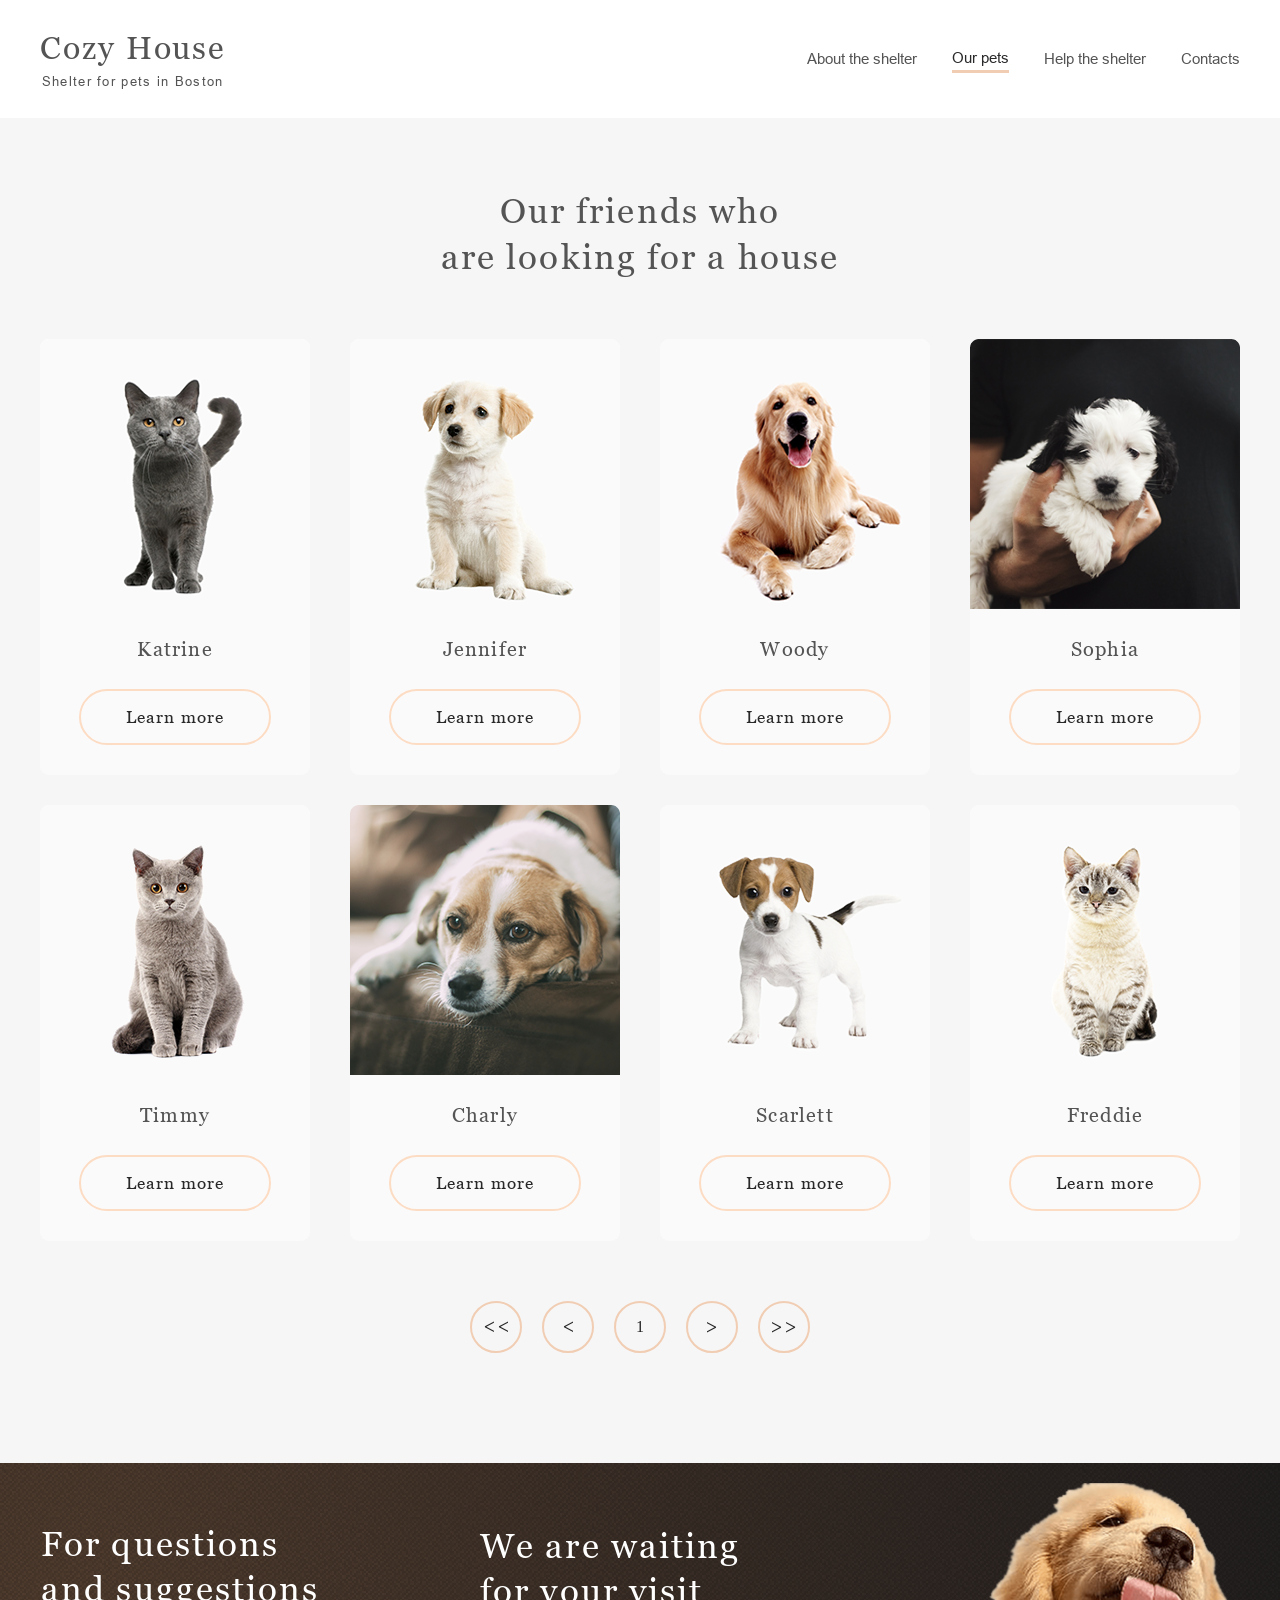
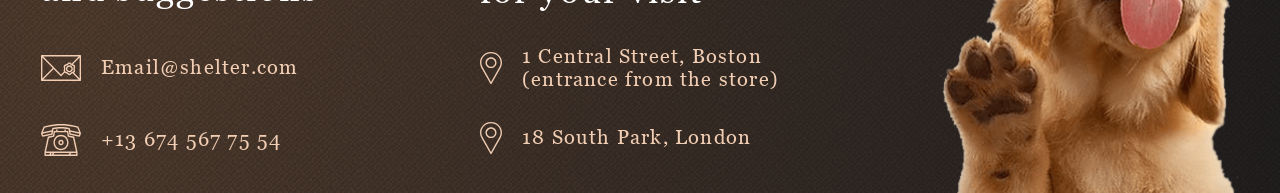
==== commit 2e382563: "feat: add fonts and fix small errors" ====
--- a/pets.html
+++ b/pets.html
@@ -13,13 +13,13 @@
       <header class="header__pets">
         <div class="pets__container">
           <a href="index.html" class="pets__logo">
-            <span class="pets__title">cozy House</span>
+            <h1 class="pets__title">cozy House</h1>
             <span class="pets__subtitle">shelter for pets in Boston</span>
           </a>
           <div class="nav__pets">
             <ul class="pets__items">
               <li class="pets__item">
-                <a href="/index.html#about" class="pets__link"
+                <a href="./index.html#about" class="pets__link"
                   >about the shelter</a
                 >
               </li>
@@ -27,12 +27,12 @@
                 <a href="pets.html" class="pets__link">our pets</a>
               </li>
               <li class="pets__item">
-                <a href="/index.html#help" class="pets__link"
+                <a href="./index.html#help" class="pets__link"
                   >help the shelter</a
                 >
               </li>
               <li class="pets__item">
-                <a href="/index.html#footer" class="pets__link">contacts</a>
+                <a href="#footer" class="pets__link">contacts</a>
               </li>
             </ul>
           </div>
@@ -44,9 +44,9 @@
     <main class="main">
       <section class="animals">
         <div class="animals__content main__content">
-          <h3 class="pets__heading main__title">
+          <h2 class="pets__heading main__title">
             our friends who<br />are looking for a house
-          </h3>
+          </h2>
           <div class="pets__cards">
             <div class="pets__card">
               <img
@@ -123,17 +123,17 @@
           </div>
           <div class="animals__buttons">
             <div class="animals__button animals__button_left">
-              <img src="/img/buttons/btn-all-rigth.svg" alt="btn-all-left" />
+              <img src="./img/buttons/btn-all-rigth.svg" alt="btn-all-left" />
             </div>
             <div class="animals__button animals__button_left">
-              <img src="/img/buttons/btn-right.svg" alt="btn-left" />
+              <img src="./img/buttons/btn-right.svg" alt="btn-left" />
             </div>
             <div class="animals__button">1</div>
             <div class="animals__button">
-              <img src="/img/buttons/btn-right.svg" alt="btn-right" />
+              <img src="./img/buttons/btn-right.svg" alt="btn-right" />
             </div>
             <div class="animals__button">
-              <img src="/img/buttons/btn-all-rigth.svg" alt="btn-all-right" />
+              <img src="./img/buttons/btn-all-rigth.svg" alt="btn-all-right" />
             </div>
           </div>
         </div>
--- a/sass/style.css
+++ b/sass/style.css
@@ -424,8 +424,20 @@
   padding: 0.2em 0;
 }
 
+@font-face {
+  font-family: "Georgia";
+  src: url("../fonts/georgia-regular.woff2") format("woff");
+  font-weight: 400;
+  font-style: normal;
+}
+@font-face {
+  font-family: "Arial";
+  src: url("../fonts/arial-regular.woff2") format("woff");
+  font-weight: 400;
+  font-style: normal;
+}
 .start-screen-wrapper {
-  background: url(/img/noise_transparent@2x.png), radial-gradient(100% 215.42% at 0% 0%, #5b483a 0%, #262425 100%), #211f20;
+  background: url(../img/noise_transparent@2x.png), radial-gradient(100% 215.42% at 0% 0%, #5b483a 0%, #262425 100%), #211f20;
 }
 
 .header {
@@ -442,8 +454,14 @@
   flex-wrap: wrap;
   gap: 0;
 }
-@media (max-width: 768px) {
+@media (max-width: 1240px) {
   .header .header__container {
+    padding: 30px 30px 0;
+  }
+}
+@media (max-width: 768px) {
+  .header .header__container {
+    padding: 30px 0 0;
     max-width: 708px;
   }
 }
@@ -511,9 +529,19 @@
     padding-right: 28px;
   }
 }
-@media (max-width: 768px) and (max-width: 768px) {
-  .startscreen .startscreen__content .startscreen__puppy_image {
-    max-width: 569px;
+@media (max-width: 1240px) {
+  .startscreen .startscreen__content {
+    display: flex;
+    justify-content: center;
+    align-items: center;
+    flex-direction: row;
+    flex-wrap: wrap;
+    gap: 100px;
+  }
+}
+@media (max-width: 500px) {
+  .startscreen .startscreen__content {
+    max-width: 300px;
   }
 }
 @media (max-width: 320px) {
@@ -533,7 +561,17 @@
     padding-right: 0;
   }
 }
-@media (max-width: 320px) and (max-width: 768px) {
+@media (max-width: 768px) {
+  .startscreen .startscreen__content .startscreen__puppy_image {
+    max-width: 569px;
+  }
+}
+@media (max-width: 660px) {
+  .startscreen .startscreen__content .startscreen__puppy_image {
+    max-width: 260px;
+  }
+}
+@media (max-width: 320px) {
   .startscreen .startscreen__content .startscreen__puppy_image {
     max-width: 260px;
   }
@@ -548,6 +586,11 @@
   padding-bottom: 114px;
 }
 @media (max-width: 768px) {
+  .startscreen .startscreen__information {
+    padding-bottom: 0;
+  }
+}
+@media (max-width: 1240px) {
   .startscreen .startscreen__information {
     padding-bottom: 0;
   }
@@ -631,6 +674,11 @@
   max-width: 1200px;
   margin: 0 auto;
 }
+@media (max-width: 500px) {
+  .main__content {
+    max-width: 300px;
+  }
+}
 @media (max-width: 320px) {
   .main__content {
     max-width: 300px;
@@ -980,9 +1028,19 @@
   width: 100%;
   height: 43px;
 }
-@media (max-width: 320px) {
+@media (max-width: 500px) {
   .donation .donation__content .donation__description .donation__credit {
     max-width: 281px;
+  }
+}
+@media (max-width: 320px) {
+  .donation .donation__content .donation__description .donation__credit {
+    max-width: 281px;
+  }
+}
+@media (max-width: 500px) {
+  .donation .donation__content .donation__description .credit-card-content {
+    max-width: 251px;
   }
 }
 @media (max-width: 320px) {
@@ -1004,9 +1062,14 @@
     text-align: justify;
   }
 }
+@media (max-width: 560px) {
+  .donation .donation__content .donation__image_dog {
+    max-width: 260px;
+  }
+}
 
 .footer {
-  background: url(/img/noise_transparent@2x.png), radial-gradient(110.67% 538.64% at 5.73% 50%, #513d2f 0%, #1a1a1c 100%), #211f20;
+  background: url(../img/noise_transparent@2x.png), radial-gradient(110.67% 538.64% at 5.73% 50%, #513d2f 0%, #1a1a1c 100%), #211f20;
 }
 .footer .footer__wrapper {
   max-width: 1200px;
@@ -1145,8 +1208,14 @@
   flex-wrap: wrap;
   gap: 0;
 }
-@media (max-width: 768px) {
+@media (max-width: 1240px) {
   .header__pets .pets__container {
+    padding: 30px 30px;
+  }
+}
+@media (max-width: 768px) {
+  .header__pets .pets__container {
+    padding: 30px 0;
     max-width: 708px;
   }
 }
@@ -1484,7 +1553,7 @@
     gap: 12px;
   }
 }
-@media (max-width: 320px) {
+@media (max-width: 400px) {
   .pets__slider {
     display: grid;
     grid-template-columns: 1fr 1fr;
@@ -1492,6 +1561,14 @@
     row-gap: 20px;
   }
 }
+@media (max-width: 320px) {
+  .pets__slider {
+    display: grid;
+    grid-template-columns: 1fr 1fr;
+    justify-items: center;
+    row-gap: 20px;
+  }
+}
 .pets__slider .pets__cards {
   display: flex;
   justify-content: center;
@@ -1511,12 +1588,18 @@
     gap: 40px;
   }
 }
-@media (max-width: 320px) {
+@media (max-width: 400px) {
   .pets__slider .pets__cards {
     grid-column: 1/-1;
     grid-row: 1;
   }
 }
+@media (max-width: 320px) {
+  .pets__slider .pets__cards {
+    grid-column: 1/-1;
+    grid-row: 1;
+  }
+}
 .pets__slider .pets__cards .pets__card {
   background-color: #fafafa;
   transition: box-shadow 0.3s ease;
@@ -1538,14 +1621,29 @@
 .pets__slider .pets__cards .pets__card:hover .pets__link {
   background-color: #fddcc4;
 }
-@media (max-width: 768px) {
+@media (max-width: 1240px) {
   .pets__slider .pets__cards .pets__card:nth-child(n+3) {
     display: none;
   }
 }
-@media (max-width: 320px) {
+@media (max-width: 768px) {
+  .pets__slider .pets__cards .pets__card:nth-child(n+3) {
+    display: none;
+  }
+}
+@media (max-width: 760px) {
   .pets__slider .pets__cards .pets__card:nth-child(n+2) {
     display: none;
+  }
+}
+@media (max-width: 320px) {
+  .pets__slider .pets__cards .pets__card:nth-child(n+2) {
+    display: none;
+  }
+}
+@media (max-width: 400px) {
+  .pets__slider .pets__cards .pets__card .pets__buttons {
+    grid-row: 2;
   }
 }
 @media (max-width: 320px) {
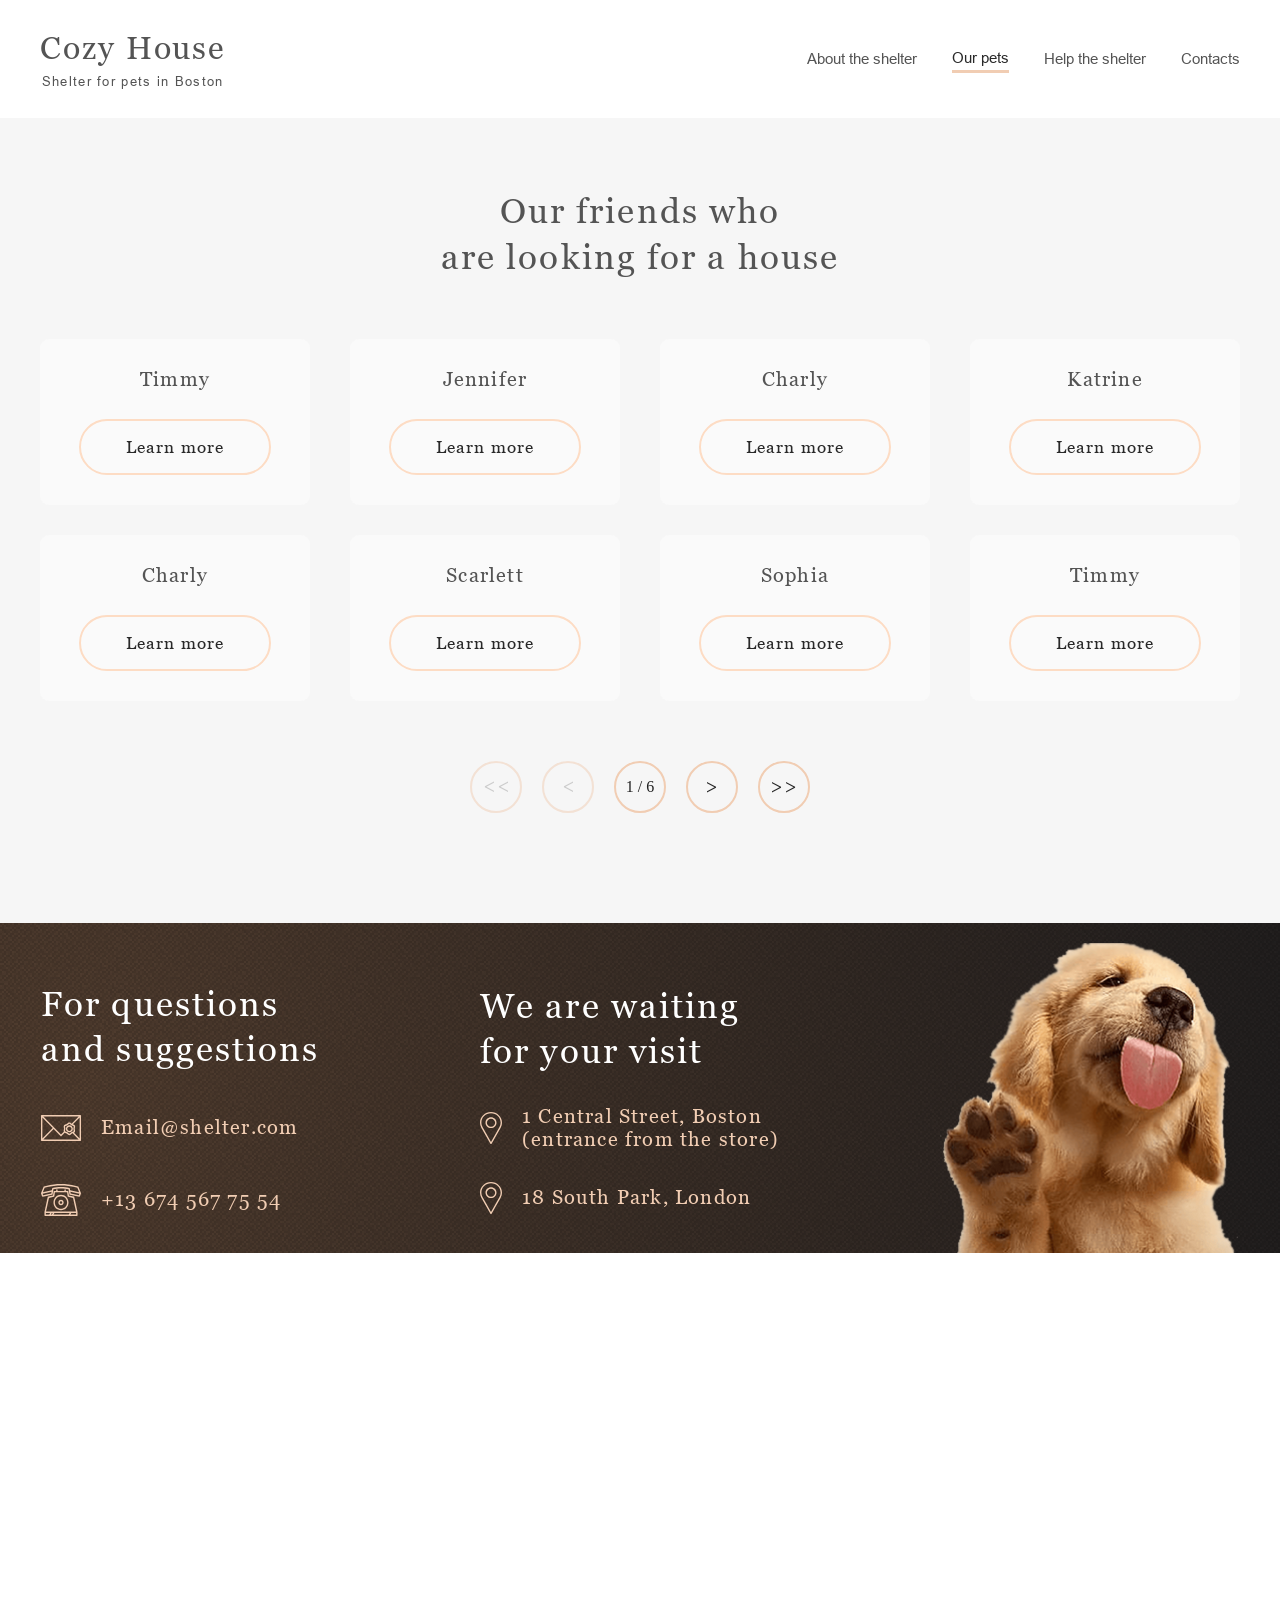
==== commit 53c0abf0: "feat: add paination for pets-page" ====
--- a/pets.html
+++ b/pets.html
@@ -16,7 +16,7 @@
             <h1 class="pets__title">cozy House</h1>
             <span class="pets__subtitle">shelter for pets in Boston</span>
           </a>
-          <div class="nav__pets">
+          <nav class="nav__pets">
             <ul class="pets__items">
               <li class="pets__item">
                 <a href="./index.html#about" class="pets__link"
@@ -35,7 +35,15 @@
                 <a href="#footer" class="pets__link">contacts</a>
               </li>
             </ul>
-          </div>
+          </nav>
+          <button
+            class="hamburger hamburger__pets"
+            type="button"
+            aria-label="Open menu"
+            aria-expanded="false"
+          >
+            <span class="hamburger__line"></span>
+          </button>
         </div>
       </header>
     </div>
@@ -47,92 +55,25 @@
           <h2 class="pets__heading main__title">
             our friends who<br />are looking for a house
           </h2>
-          <div class="pets__cards">
-            <div class="pets__card">
-              <img
-                src="./img/pets-katrine.png"
-                alt="pets-katrine"
-                class="pets__card_image"
-              />
-              <p class="pets__cards_desc">katrine</p>
-              <a href="#" class="pets__link">learn more</a>
+          <dialog id="modal">
+            <div id="close__modal" class="close__modal">
+              <span class="close__modal-line"></span>
             </div>
-            <div class="pets__card">
-              <img
-                src=".//img/pets-jennifer.png"
-                alt="pets-jennifer"
-                class="pets__card_image"
-              />
-              <p class="pets__cards_desc">jennifer</p>
-              <a href="#" class="pets__link">learn more</a>
-            </div>
-            <div class="pets__card">
-              <img
-                src="./img/pets-woody.png"
-                alt="pets-woody"
-                class="pets__card_image"
-              />
-              <p class="pets__cards_desc">woody</p>
-              <a href="#" class="pets__link">learn more</a>
-            </div>
-            <div class="pets__card">
-              <img
-                src="./img/pets-sophia.png"
-                alt="pets-sophia"
-                class="pets__card_image"
-              />
-              <p class="pets__cards_desc">sophia</p>
-              <a href="#" class="pets__link">learn more</a>
-            </div>
-            <div class="pets__card">
-              <img
-                src="./img/pets-timmy.png"
-                alt="pets-timmy"
-                class="pets__card_image"
-              />
-              <p class="pets__cards_desc">timmy</p>
-              <a href="#" class="pets__link">learn more</a>
-            </div>
-            <div class="pets__card">
-              <img
-                src="./img/pets-charly.png"
-                alt="pets-charly"
-                class="pets__card_image"
-              />
-              <p class="pets__cards_desc">charly</p>
-              <a href="#" class="pets__link">learn more</a>
-            </div>
-            <div class="pets__card">
-              <img
-                src="./img/pets-scarlet.png"
-                alt="pets-scarlet"
-                class="pets__card_image"
-              />
-              <p class="pets__cards_desc">scarlett</p>
-              <a href="#" class="pets__link">learn more</a>
-            </div>
-            <div class="pets__card">
-              <img
-                src="./img/pets-freddie.png"
-                alt="pets-freddie"
-                class="pets__card_image"
-              />
-              <p class="pets__cards_desc">freddie</p>
-              <a href="#" class="pets__link">learn more</a>
-            </div>
-          </div>
+            <div id="modal__content" class="modal__content"></div>
+          </dialog>
+          <div class="pets__cards pets__cards_catalog"></div>
           <div class="animals__buttons">
-            <div class="animals__button animals__button_left">
+            <div class="animals__button animals__button_left-all">
               <img src="./img/buttons/btn-all-rigth.svg" alt="btn-all-left" />
             </div>
             <div class="animals__button animals__button_left">
               <img src="./img/buttons/btn-right.svg" alt="btn-left" />
             </div>
-            <div class="animals__button">1</div>
-            <div class="animals__button">
+            <div class="animals__button page__indicator"></div>
+            <div class="animals__button animals__button_right">
               <img src="./img/buttons/btn-right.svg" alt="btn-right" />
             </div>
-            <div class="animals__button">
+            <div class="animals__button animals__button_right-all">
               <img src="./img/buttons/btn-all-rigth.svg" alt="btn-all-right" />
             </div>
           </div>
@@ -210,5 +151,6 @@
         </div>
       </div>
     </footer>
+    <script type="module" src="./js/pets.js"></script>
   </body>
 </html>
--- a/sass/style.css
+++ b/sass/style.css
@@ -426,13 +426,11 @@
 
 @font-face {
   font-family: "Georgia";
-  src: url("../fonts/georgia-regular.woff2") format("woff");
-  font-weight: 400;
-  font-style: normal;
+  src: url("../../fonts/georgia-regular.woff2") format("woff"), url("../../fonts/georgia-bold.woff2") format("woff");
 }
 @font-face {
   font-family: "Arial";
-  src: url("../fonts/arial-regular.woff2") format("woff");
+  src: url("../../fonts/arial-regular.woff2") format("woff");
   font-weight: 400;
   font-style: normal;
 }
@@ -465,8 +463,14 @@
     max-width: 708px;
   }
 }
-@media (max-width: 320px) {
+@media (max-width: 750px) {
   .header .header__container {
+    padding: 30px 30px 0;
+  }
+}
+@media (max-width: 320px) {
+  .header .header__container {
+    padding: 30px 0 0;
     max-width: 280px;
   }
 }
@@ -660,6 +664,68 @@
   }
 }
 
+.hamburger {
+  display: none;
+}
+
+@media (max-width: 767px) {
+  .hamburger {
+    display: inline-block;
+    position: relative;
+    width: 30px;
+    height: 30px;
+    border: 0;
+    background: transparent;
+    cursor: pointer;
+    z-index: 30;
+  }
+  .hamburger::after, .hamburger::before,
+  .hamburger .hamburger__line {
+    content: "";
+    position: absolute;
+    width: 30px;
+    height: 2px;
+    background-color: #f1cdb3;
+    transform: translate(-50%, -50%);
+    transition: top 0.3s ease, left 0.3s ease, transform 0.3s ease;
+  }
+  .hamburger::after {
+    top: 26px;
+  }
+  .hamburger::before {
+    top: 16px;
+  }
+  .hamburger .hamburger__line {
+    top: 6px;
+  }
+  .hamburger.active::after {
+    top: 16px;
+    left: 25px;
+    transform: translate(-50%, -50%) rotate(-90deg);
+  }
+  .hamburger.active::before {
+    top: 16px;
+    left: 15px;
+    transform: translate(-50%, -50%) rotate(-90deg);
+  }
+  .hamburger.active .hamburger__line {
+    top: 16px;
+    left: 5px;
+    transform: translate(-50%, -50%) rotate(-90deg);
+  }
+  .hamburger__pets::after, .hamburger__pets::before,
+  .hamburger__pets .hamburger__line {
+    background-color: #292929;
+  }
+  .hamburger__pets.active::after, .hamburger__pets.active::before,
+  .hamburger__pets.active .hamburger__line {
+    background-color: #f1cdb3;
+  }
+}
+body.lock {
+  overflow: hidden;
+}
+
 section {
   margin: 0;
 }
@@ -1219,8 +1285,14 @@
     max-width: 708px;
   }
 }
-@media (max-width: 320px) {
+@media (max-width: 750px) {
   .header__pets .pets__container {
+    padding: 30px 30px;
+  }
+}
+@media (max-width: 320px) {
+  .header__pets .pets__container {
+    padding: 30px 0;
     max-width: 280px;
   }
 }
@@ -1363,7 +1435,10 @@
 .animals .animals__content .animals__buttons .animals__button_left {
   transform: rotate(180deg);
 }
-.animals .animals__content .pets__cards {
+.animals .animals__content .animals__buttons .animals__button_left-all {
+  transform: rotate(180deg);
+}
+.animals .animals__content .pets__cards_catalog {
   width: 100%;
   padding: 15px 0;
   display: grid;
@@ -1372,11 +1447,11 @@
   gap: 30px 40px;
 }
 @media (max-width: 768px) {
-  .animals .animals__content .pets__cards {
+  .animals .animals__content .pets__cards_catalog {
     padding: 0;
   }
 }
-.animals .animals__content .pets__cards .pets__card {
+.animals .animals__content .pets__cards_catalog .pets__card {
   width: 270px;
   background-color: #fafafa;
   border-radius: 9px;
@@ -1389,31 +1464,32 @@
   gap: 30px;
 }
 @media (max-width: 768px) {
-  .animals .animals__content .pets__cards .pets__card:nth-child(n+7) {
+  .animals .animals__content .pets__cards_catalog .pets__card:nth-child(n+7) {
     display: none;
   }
 }
 @media (max-width: 320px) {
-  .animals .animals__content .pets__cards .pets__card:nth-child(n+4) {
+  .animals .animals__content .pets__cards_catalog .pets__card:nth-child(n+4) {
     display: none;
   }
 }
-.animals .animals__content .pets__cards .pets__card .pets__link {
+.animals .animals__content .pets__cards_catalog .pets__card .pets__link {
   transition: background-color 0.3s ease;
 }
-.animals .animals__content .pets__cards .pets__card:hover {
+.animals .animals__content .pets__cards_catalog .pets__card:hover {
   cursor: pointer;
+  background-color: #ffffff;
   box-shadow: 0 2px 35px 14px rgba(13, 13, 13, 0.04);
 }
-.animals .animals__content .pets__cards .pets__card:hover .pets__link {
+.animals .animals__content .pets__cards_catalog .pets__card:hover .pets__link {
   background-color: #fddcc4;
 }
 @media (max-width: 320px) {
-  .animals .animals__content .pets__cards .pets__card .pets__card_image {
+  .animals .animals__content .pets__cards_catalog .pets__card .pets__card_image {
     max-width: 270px;
   }
 }
-.animals .animals__content .pets__cards .pets__card .pets__cards_desc {
+.animals .animals__content .pets__cards_catalog .pets__card .pets__cards_desc {
   color: #545454;
   font-family: "Georgia", "Arial", sans-serif;
   font-size: 20px;
@@ -1421,7 +1497,7 @@
   letter-spacing: 0.06em;
   text-align: center;
 }
-.animals .animals__content .pets__cards .pets__card .pets__link {
+.animals .animals__content .pets__cards_catalog .pets__card .pets__link {
   margin-bottom: 30px;
   font-family: "Georgia", "Arial", sans-serif;
   font-size: 17px;
@@ -1436,10 +1512,41 @@
   border: 2px solid #fddcc4;
 }
 
-@media (max-width: 320px) {
+.animals__button.disabled {
+  cursor: default;
+  border-color: #292929;
+  opacity: 0.5;
+  pointer-events: none;
+}
+.animals__button.disabled:hover {
+  background-color: transparent;
+  border-color: #292929;
+}
+.animals__button.disabled img {
+  opacity: 0.4;
+}
+
+@media (max-width: 767px) {
   .nav {
     display: none;
-  }
+    position: fixed;
+    top: 0px;
+    right: -100%;
+    width: 100%;
+    height: 100%;
+    background: #292929;
+    transition: right 0.35s ease;
+    z-index: 20;
+    display: flex;
+    justify-content: center;
+    align-items: center;
+    flex-direction: row;
+    flex-wrap: wrap;
+    gap: 0;
+  }
+}
+.nav.active {
+  right: 0;
 }
 .nav .nav__items {
   display: flex;
@@ -1460,6 +1567,16 @@
   transition: background-color 0.3s ease;
   background-color: #f1cdb3;
 }
+@media (max-width: 767px) {
+  .nav .nav__items {
+    display: flex;
+    justify-content: center;
+    align-items: center;
+    flex-direction: column;
+    flex-wrap: wrap;
+    gap: 40px;
+  }
+}
 .nav .nav__link {
   font-family: "Arial", "Georgia", sans-serif;
   font-weight: 400;
@@ -1481,14 +1598,36 @@
   transition: background-color 0.3s ease;
   background-color: #f1cdb3;
 }
+@media (max-width: 767px) {
+  .nav .nav__link {
+    font-size: 32px;
+  }
+}
 .nav ::first-letter {
   text-transform: uppercase;
 }
 
-@media (max-width: 320px) {
+@media (max-width: 767px) {
   .nav__pets {
     display: none;
-  }
+    position: fixed;
+    top: 0px;
+    right: -100%;
+    width: 100%;
+    height: 100%;
+    background: #292929;
+    transition: right 0.35s ease;
+    z-index: 20;
+    display: flex;
+    justify-content: center;
+    align-items: center;
+    flex-direction: row;
+    flex-wrap: wrap;
+    gap: 0;
+  }
+}
+.nav__pets.active {
+  right: 0;
 }
 .nav__pets .pets__items {
   display: flex;
@@ -1500,6 +1639,11 @@
 }
 .nav__pets .pets__items .is-active .pets__link {
   color: #292929;
+}
+@media (max-width: 767px) {
+  .nav__pets .pets__items .is-active .pets__link {
+    color: #ffffff;
+  }
 }
 .nav__pets .pets__items .is-active::after {
   content: "";
@@ -1509,6 +1653,16 @@
   transition: background-color 0.3s ease;
   background-color: #f1cdb3;
 }
+@media (max-width: 767px) {
+  .nav__pets .pets__items {
+    display: flex;
+    justify-content: center;
+    align-items: center;
+    flex-direction: column;
+    flex-wrap: wrap;
+    gap: 40px;
+  }
+}
 .nav__pets .pets__link {
   font-family: "Arial", "Georgia", sans-serif;
   font-weight: 400;
@@ -1530,6 +1684,17 @@
   transition: background-color 0.3s ease;
   background-color: #f1cdb3;
 }
+@media (max-width: 767px) {
+  .nav__pets .pets__link {
+    color: #cdcdcd;
+    -webkit-text-decoration: #ffffff;
+            text-decoration: #ffffff;
+    font-size: 32px;
+  }
+  .nav__pets .pets__link:hover {
+    color: #ffffff;
+  }
+}
 .nav__pets ::first-letter {
   text-transform: uppercase;
 }
@@ -1542,7 +1707,7 @@
   flex-wrap: wrap;
   gap: 53px;
 }
-@media (max-width: 768px) {
+@media (max-width: 860px) {
   .pets__slider {
     max-width: 708px;
     display: flex;
@@ -1553,7 +1718,18 @@
     gap: 12px;
   }
 }
-@media (max-width: 400px) {
+@media (max-width: 768px) {
+  .pets__slider {
+    max-width: 708px;
+    display: flex;
+    justify-content: center;
+    align-items: center;
+    flex-direction: row;
+    flex-wrap: wrap;
+    gap: 12px;
+  }
+}
+@media (max-width: 510px) {
   .pets__slider {
     display: grid;
     grid-template-columns: 1fr 1fr;
@@ -1569,38 +1745,63 @@
     row-gap: 20px;
   }
 }
-.pets__slider .pets__cards {
-  display: flex;
-  justify-content: center;
-  align-items: center;
-  flex-direction: row;
-  flex-wrap: wrap;
-  gap: 90px;
+.pets__slider .pets__viewport {
   overflow: hidden;
 }
-@media (max-width: 768px) {
-  .pets__slider .pets__cards {
-    display: flex;
-    justify-content: center;
-    align-items: center;
-    flex-direction: row;
-    flex-wrap: wrap;
-    gap: 40px;
-  }
-}
-@media (max-width: 400px) {
-  .pets__slider .pets__cards {
+@media (max-width: 510px) {
+  .pets__slider .pets__viewport {
     grid-column: 1/-1;
     grid-row: 1;
   }
 }
-@media (max-width: 320px) {
-  .pets__slider .pets__cards {
+@media (max-width: 400px) {
+  .pets__slider .pets__viewport {
     grid-column: 1/-1;
     grid-row: 1;
   }
 }
-.pets__slider .pets__cards .pets__card {
+@media (max-width: 320px) {
+  .pets__slider .pets__viewport {
+    grid-column: 1/-1;
+    grid-row: 1;
+  }
+}
+.pets__slider .pets__viewport .pets__cards_slider {
+  display: flex;
+  justify-content: center;
+  align-items: center;
+  flex-direction: row;
+  flex-wrap: wrap;
+  gap: 90px;
+  transition: transform 0.5s ease;
+}
+@media (max-width: 860px) {
+  .pets__slider .pets__viewport .pets__cards_slider {
+    display: flex;
+    justify-content: center;
+    align-items: center;
+    flex-direction: row;
+    flex-wrap: wrap;
+    gap: 40px;
+  }
+}
+@media (max-width: 768px) {
+  .pets__slider .pets__viewport .pets__cards_slider {
+    display: flex;
+    justify-content: center;
+    align-items: center;
+    flex-direction: row;
+    flex-wrap: wrap;
+    gap: 40px;
+  }
+}
+.pets__slider .pets__viewport .pets__cards_slider.animate-left {
+  transform: translateX(-100%);
+}
+.pets__slider .pets__viewport .pets__cards_slider.animate-right {
+  transform: translateX(100%);
+}
+.pets__slider .pets__viewport .pets__cards_slider .pets__card {
   background-color: #fafafa;
   transition: box-shadow 0.3s ease;
   display: flex;
@@ -1611,47 +1812,30 @@
   gap: 30px;
   border-radius: 9px;
 }
-.pets__slider .pets__cards .pets__card .pets__link {
+.pets__slider .pets__viewport .pets__cards_slider .pets__card .pets__link {
   transition: background-color 0.3s ease;
 }
-.pets__slider .pets__cards .pets__card:hover {
+.pets__slider .pets__viewport .pets__cards_slider .pets__card:hover {
   cursor: pointer;
+  background-color: #ffffff;
   box-shadow: 0 2px 35px 14px rgba(13, 13, 13, 0.04);
 }
-.pets__slider .pets__cards .pets__card:hover .pets__link {
+.pets__slider .pets__viewport .pets__cards_slider .pets__card:hover .pets__link {
   background-color: #fddcc4;
 }
-@media (max-width: 1240px) {
-  .pets__slider .pets__cards .pets__card:nth-child(n+3) {
-    display: none;
-  }
-}
-@media (max-width: 768px) {
-  .pets__slider .pets__cards .pets__card:nth-child(n+3) {
-    display: none;
-  }
-}
-@media (max-width: 760px) {
-  .pets__slider .pets__cards .pets__card:nth-child(n+2) {
-    display: none;
-  }
-}
-@media (max-width: 320px) {
-  .pets__slider .pets__cards .pets__card:nth-child(n+2) {
-    display: none;
-  }
-}
 @media (max-width: 400px) {
-  .pets__slider .pets__cards .pets__card .pets__buttons {
+  .pets__slider .pets__viewport .pets__cards_slider .pets__card .pets__buttons {
+    grid-column: 2;
     grid-row: 2;
   }
 }
 @media (max-width: 320px) {
-  .pets__slider .pets__cards .pets__card .pets__buttons {
+  .pets__slider .pets__viewport .pets__cards_slider .pets__card .pets__buttons {
+    grid-column: 2;
     grid-row: 2;
   }
 }
-.pets__slider .pets__cards .pets__card .pets__cards_desc {
+.pets__slider .pets__viewport .pets__cards_slider .pets__card .pets__cards_desc {
   color: #545454;
   font-family: "Georgia", "Arial", sans-serif;
   font-size: 20px;
@@ -1659,7 +1843,7 @@
   letter-spacing: 0.06em;
   text-align: center;
 }
-.pets__slider .pets__cards .pets__card .pets__link {
+.pets__slider .pets__viewport .pets__cards_slider .pets__card .pets__link {
   margin-bottom: 30px;
   font-family: "Georgia", "Arial", sans-serif;
   font-size: 17px;
@@ -1673,7 +1857,7 @@
   border-radius: 100px;
   border: 2px solid #fddcc4;
 }
-.pets__slider .pets__cards .pets__card .pets__card_image {
+.pets__slider .pets__viewport .pets__cards_slider .pets__card .pets__card_image {
   max-width: 270px;
 }
 
@@ -1716,6 +1900,212 @@
   transform: rotate(180deg);
 }
 
+body:has(dialog[open]) {
+  overflow: hidden;
+  scrollbar-gutter: stable;
+}
+
+dialog {
+  border: none;
+  border-radius: 12px;
+  box-shadow: 0 2px 35px 14px rgba(13, 13, 13, 0.04);
+  background-color: #ffffff;
+  max-width: 952px;
+  width: 100%;
+  padding: 0;
+  opacity: 0;
+  transform: translateY(-20px) scale(0.95);
+  transition: opacity 0.3s ease, transform 0.3s ease, display 0.3s ease allow-discrete, overlay 0.3s ease allow-discrete;
+}
+dialog[open] {
+  opacity: 1;
+  transform: translateY(0) scale(1);
+}
+dialog::backdrop {
+  background: rgba(41, 41, 41, 0.6);
+}
+@media (max-width: 768px) {
+  dialog {
+    max-width: 682px;
+    width: 100%;
+  }
+}
+@media (max-width: 320px) {
+  dialog {
+    max-width: 270px;
+    width: 100%;
+  }
+}
+dialog .close__modal {
+  display: flex;
+  justify-content: center;
+  align-items: center;
+  flex-direction: row;
+  flex-wrap: wrap;
+  gap: 0;
+  position: relative;
+  margin-left: auto;
+  width: 52px;
+  height: 52px;
+  border-radius: 50%;
+  border: 2px solid #f1cdb3;
+  cursor: pointer;
+}
+dialog .close__modal:hover {
+  background-color: #f1cdb3;
+}
+dialog .close__modal .close__modal-line::before {
+  content: "";
+  display: block;
+  position: absolute;
+  top: 50%;
+  left: 50%;
+  width: 12px;
+  height: 2px;
+  border-radius: 2px;
+  transition: background-color 0.3s ease;
+  background-color: black;
+  transform: translate(-50%, -50%) rotate(45deg);
+}
+dialog .close__modal .close__modal-line::after {
+  content: "";
+  display: block;
+  position: absolute;
+  top: 50%;
+  left: 50%;
+  width: 12px;
+  height: 2px;
+  border-radius: 2px;
+  transition: background-color 0.3s ease;
+  background-color: black;
+  transform: translate(-50%, -50%) rotate(-45deg);
+}
+dialog .pets__card-modal {
+  display: flex;
+  justify-content: start;
+  align-items: center;
+  flex-direction: row;
+  flex-wrap: nowrap;
+  gap: 0;
+}
+dialog .pets__card-modal .pets__card-modal_image {
+  max-width: 500px;
+  width: 100%;
+}
+@media (max-width: 768px) {
+  dialog .pets__card-modal .pets__card-modal_image {
+    max-width: 350px;
+    width: 100%;
+  }
+}
+@media (max-width: 320px) {
+  dialog .pets__card-modal .pets__card-modal_image {
+    display: none;
+  }
+}
+dialog .pets__card-modal .pets__card-modal_block {
+  display: flex;
+  justify-content: center;
+  align-items: start;
+  flex-direction: column;
+  flex-wrap: wrap;
+  gap: 40px;
+  margin: 0 auto;
+  max-width: 351px;
+  width: 100%;
+}
+@media (max-width: 768px) {
+  dialog .pets__card-modal .pets__card-modal_block {
+    display: flex;
+    justify-content: center;
+    align-items: start;
+    flex-direction: column;
+    flex-wrap: wrap;
+    gap: 20px;
+    max-width: 260px;
+    width: 100%;
+  }
+}
+@media (max-width: 320px) {
+  dialog .pets__card-modal .pets__card-modal_block {
+    display: flex;
+    justify-content: center;
+    align-items: center;
+    flex-direction: column;
+    flex-wrap: wrap;
+    gap: 20px;
+    max-width: 220px;
+    width: 100%;
+  }
+}
+dialog .pets__card-modal .pets__card-modal_block .pets__card-modal_title {
+  display: flex;
+  justify-content: center;
+  align-items: start;
+  flex-direction: column;
+  flex-wrap: wrap;
+  gap: 10px;
+}
+@media (max-width: 320px) {
+  dialog .pets__card-modal .pets__card-modal_block .pets__card-modal_title {
+    display: flex;
+    justify-content: center;
+    align-items: center;
+    flex-direction: column;
+    flex-wrap: wrap;
+    gap: 10px;
+  }
+}
+dialog .pets__card-modal .pets__card-modal_block .pets__card-modal_title .pets__card-modal_desc {
+  font-family: "Georgia", "Arial", sans-serif;
+  font-size: 35px;
+  font-weight: 400;
+  line-height: 130%;
+  letter-spacing: 0.06em;
+}
+dialog .pets__card-modal .pets__card-modal_block .pets__card-modal_title .type-breed {
+  font-family: "Georgia", "Arial", sans-serif;
+  font-size: 20px;
+  font-weight: 400;
+  letter-spacing: 0.06em;
+  text-align: center;
+}
+dialog .pets__card-modal .pets__card-modal_block .pets__card-modal_description {
+  font-family: "Georgia", "Arial", sans-serif;
+  font-size: 15px;
+  font-weight: 400;
+  line-height: 110%;
+  letter-spacing: 0.06em;
+}
+dialog .pets__card-modal .pets__card-modal_block .pets__card-modal_info {
+  display: flex;
+  justify-content: center;
+  align-items: start;
+  flex-direction: column;
+  flex-wrap: wrap;
+  gap: 10px;
+  font-family: "Georgia", "Arial", sans-serif;
+  font-size: 15px;
+  font-weight: 400;
+  line-height: 110%;
+  letter-spacing: 0.06em;
+  list-style-type: disc;
+}
+dialog .pets__card-modal .pets__card-modal_block .pets__card-modal_info li::marker {
+  color: #f1cdb3;
+}
+@media (max-width: 768px) {
+  dialog .pets__card-modal .pets__card-modal_block .pets__card-modal_info {
+    display: flex;
+    justify-content: center;
+    align-items: start;
+    flex-direction: column;
+    flex-wrap: wrap;
+    gap: 5px;
+    margin-bottom: 10px;
+  }
+}
+
 html {
   scroll-behavior: smooth;
 }/*# sourceMappingURL=style.css.map */
